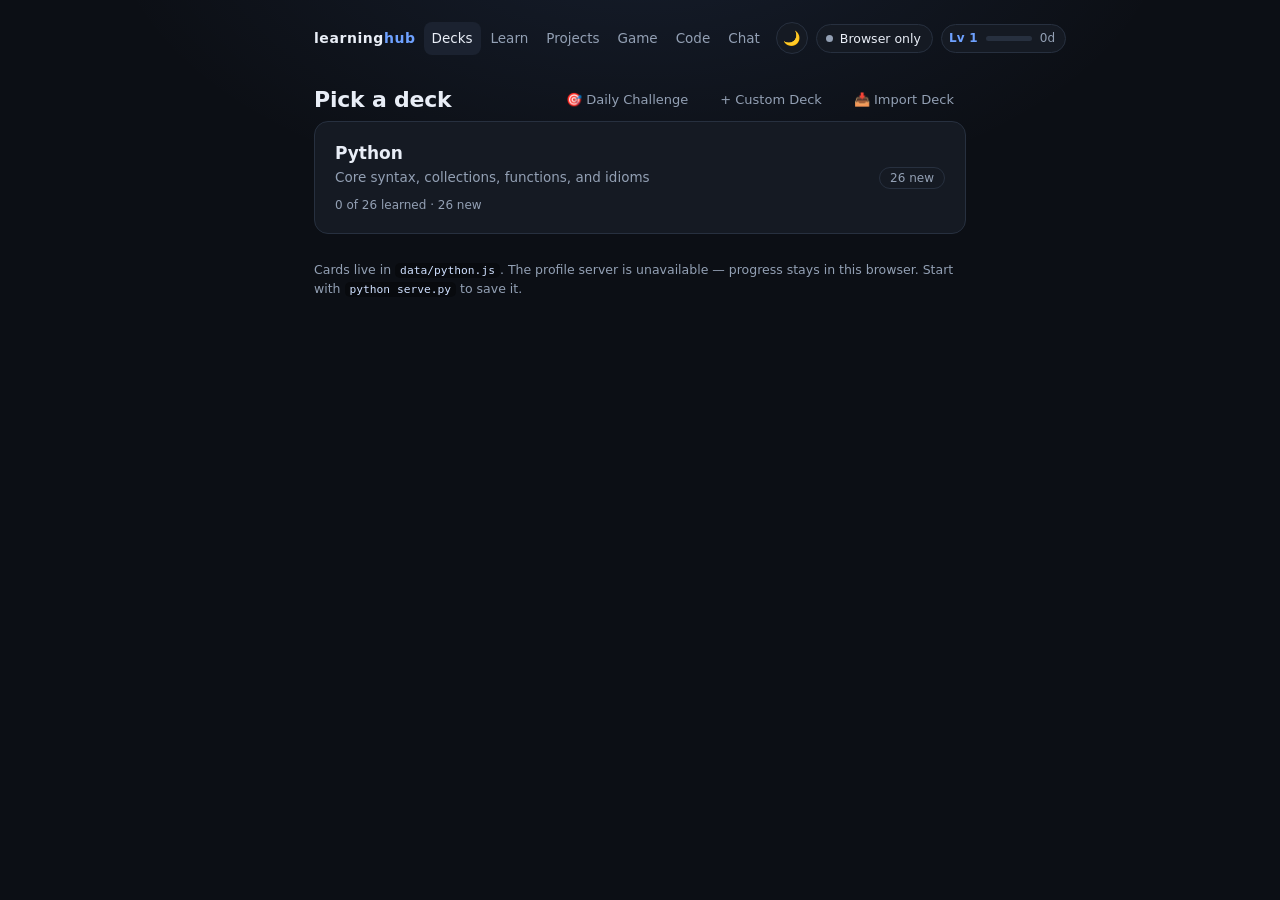
==== learning-hub/index.html @ cc699283 "Add Learning Hub: flashcards, lessons, playground, tutor, detective game, daily challenges" ====
<!DOCTYPE html>
<html lang="en">
<head>
<meta charset="UTF-8">
<meta name="viewport" content="width=device-width, initial-scale=1.0">
<meta name="color-scheme" content="dark">
<title>Learning Hub · study &amp; code</title>
<link rel="icon" href="data:,">
<link rel="stylesheet" href="styles.css">
</head>
<body>
<header class="topbar">
  <div class="brand">learning<span>hub</span></div>
  <nav class="topnav">
    <button class="navlink active" id="nav-decks" type="button">Decks</button>
    <button class="navlink" id="nav-learn" type="button">Learn</button>
    <button class="navlink" id="nav-projects" type="button">Projects</button>
    <button class="navlink" id="nav-game" type="button">Game</button>
    <button class="navlink" id="nav-code" type="button">Code</button>
    <button class="navlink" id="nav-chat" type="button">Chat</button>
  </nav>
  <button class="theme-toggle" id="theme-toggle" type="button" aria-label="Toggle theme (Dark / Light / Sepia)" title="Toggle theme">🌙</button>
  <div class="profile-wrap">
    <button class="profile-chip" id="profile-chip" type="button" aria-haspopup="true" aria-expanded="false" aria-controls="profile-panel">
      <span class="profile-emoji" id="profile-emoji" aria-hidden="true"></span>
      <span class="profile-dot" id="profile-dot"></span>
      <span class="profile-name" id="profile-name">Set name</span>
    </button>
    <div class="profile-panel hidden" id="profile-panel">
      <div class="profile-panel-head">
        <span class="profile-panel-title">Profiles</span>
        <span class="profile-status" id="profile-status">Loading…</span>
      </div>
      <div class="profile-card hidden" id="profile-card">
        <div class="profile-card-top">
          <button class="profile-avatar" id="profile-avatar" type="button" aria-label="Change avatar" title="Change avatar"></button>
          <div class="profile-card-id">
            <span class="profile-card-name" id="profile-card-name"></span>
            <span class="profile-card-level" id="profile-card-level"></span>
          </div>
          <button class="profile-edit" id="profile-edit" type="button" aria-expanded="false" aria-controls="profile-avatar-picker">Edit</button>
        </div>
        <div class="profile-avatar-picker hidden" id="profile-avatar-picker"></div>
        <div class="profile-card-stats">
          <div class="profile-stat">
            <span class="profile-stat-value" id="profile-stat-xp">0</span>
            <span class="profile-stat-label">Total XP</span>
          </div>
          <div class="profile-stat">
            <span class="profile-stat-value" id="profile-stat-rank">Bronze</span>
            <span class="profile-stat-label">Rank</span>
          </div>
          <div class="profile-stat">
            <span class="profile-stat-value" id="profile-stat-badges">0</span>
            <span class="profile-stat-label">Badges</span>
          </div>
          <div class="profile-stat">
            <span class="profile-stat-value" id="profile-stat-streak">0</span>
            <span class="profile-stat-label">Day streak</span>
          </div>
        </div>
        <button class="profile-view" id="profile-view" type="button">View profile</button>
      </div>
      <form class="profile-form" id="profile-form">
        <input id="profile-input" type="text" maxlength="40" placeholder="Your name" autocomplete="off" spellcheck="false">
        <button class="primary" type="submit" id="profile-save">Save</button>
      </form>
      <div class="profile-list" id="profile-list"></div>
      <div class="profile-backup">
        <span class="profile-backup-title">Backup &amp; Sync</span>
        <div class="profile-backup-btns">
          <button class="ghost sm" id="btn-export-backup" type="button" title="Download your progress as JSON">📥 Export Backup</button>
          <label class="btn ghost sm profile-import-label" for="import-backup-file" title="Restore progress from JSON file">📤 Import Backup</label>
          <input type="file" id="import-backup-file" accept=".json" class="hidden">
        </div>
        <span class="profile-backup-msg" id="profile-backup-msg"></span>
      </div>
      <p class="profile-hint">Study progress, notes, XP, and streaks save to this server. Chat and code stay in this browser.</p>
    </div>
  </div>
  <div class="level-wrap">
    <button class="level-chip" id="level-chip" type="button" aria-haspopup="true" aria-expanded="false" aria-controls="level-panel">
      <span class="level-tag" id="level-tag">Lv 1</span>
      <span class="level-xp-track"><span class="level-xp-fill" id="level-xp-fill"></span></span>
      <span class="level-streak" id="level-streak" title="Day streak">0d</span>
    </button>
    <div class="level-panel hidden" id="level-panel">
      <div class="level-panel-head">
        <span class="level-panel-title" id="level-panel-title">Level 1</span>
        <span class="level-panel-xp" id="level-panel-xp">0 / 100 XP</span>
      </div>
      <div class="level-xp-track big"><span class="level-xp-fill" id="level-panel-fill"></span></div>
      <div class="level-stats" id="level-stats"></div>
      
      <div class="heatmap-card">
        <div class="heatmap-head">
          <span class="heatmap-title">Study Activity</span>
          <span class="heatmap-meta" id="heatmap-meta">Past 12 weeks</span>
        </div>
        <div class="heatmap-grid" id="heatmap-grid" title="Review activity"></div>
        <div class="heatmap-legend">
          <span>Less</span>
          <span class="cell lvl-0"></span>
          <span class="cell lvl-1"></span>
          <span class="cell lvl-2"></span>
          <span class="cell lvl-3"></span>
          <span class="cell lvl-4"></span>
          <span>More</span>
        </div>
      </div>

      <div class="level-panel-actions">
        <button class="ghost sm" id="btn-share-milestone" type="button">🚀 Share Milestone Card</button>
      </div>

      <div class="badge-list" id="badge-list"></div>
    </div>
  </div>
</header>

<main>
  <section id="view-home" class="view">
    <div class="home-head">
      <h1>Pick a deck</h1>
      <div class="home-deck-btns">
        <button class="ghost sm" id="btn-daily-challenge" type="button">🎯 Daily Challenge</button>
        <button class="ghost sm" id="btn-create-deck" type="button">+ Custom Deck</button>
        <button class="ghost sm" id="btn-import-deck" type="button">📥 Import Deck</button>
      </div>
    </div>
    <div class="deck-list" id="deck-list"></div>
    <p class="hint" id="home-hint">Cards live in <code>data/python.js</code>. Progress saves to this server when you set a name.</p>
  </section>

  <section id="view-deck" class="view hidden">
    <div id="deck-detail"></div>
  </section>

  <section id="view-study" class="view hidden">
    <div class="study-bar">
      <button class="ghost" id="btn-back">&larr; Decks</button>
      <span id="study-progress"></span>
    </div>
    <div class="card" id="card">
      <div class="topic" id="card-topic"></div>
      <div class="question" id="card-q"></div>
      <div class="answer hidden" id="card-a"></div>
    </div>
    <div class="actions">
      <button class="primary" id="btn-reveal">Show answer <kbd>Space</kbd></button>
      <div class="grade hidden" id="grade-actions">
        <button id="btn-again">Again <kbd>1</kbd></button>
        <button id="btn-good">Got it <kbd>2</kbd></button>
      </div>
    </div>
  </section>

  <section id="view-done" class="view done-view hidden">
    <h2 id="done-title"></h2>
    <p id="done-text"></p>
    <div class="done-actions" id="done-actions"></div>
  </section>

  <section id="view-learn" class="view hidden">
    <div class="learn-head">
      <div>
        <h1>Learn</h1>
        <p class="hint">One topic, five ways: guided lessons, video courses, curated GitHub repos, a one-on-one Python tutor, or today's plan.</p>
      </div>
      <div class="learn-tabs" id="learn-tabs" role="tablist">
        <button class="learn-tab active" data-mode="lessons" type="button" role="tab">Lessons</button>
        <button class="learn-tab" data-mode="courses" type="button" role="tab">Courses</button>
        <button class="learn-tab" data-mode="github" type="button" role="tab">GitHub</button>
        <button class="learn-tab" data-mode="tracks" type="button" role="tab">Tracks</button>
        <button class="learn-tab" data-mode="labs" type="button" role="tab">Labs</button>
        <button class="learn-tab" data-mode="tutor" type="button" role="tab">Tutor</button>
        <button class="learn-tab" data-mode="plan" type="button" role="tab">Today's plan</button>
      </div>
    </div>
    <div id="learn-panel"></div>
  </section>

  <section id="view-projects" class="view hidden">
    <div class="learn-head">
      <div>
        <h1>Projects</h1>
        <p class="hint">Build one thing at a time. Each project opens in the playground with a starter and a checklist.</p>
      </div>
    </div>
    <div id="project-panel"></div>
  </section>

  <section id="view-game" class="view hidden">
    <div class="game-head">
      <div>
        <h1 id="case-title">Case File: The Missing Lark</h1>
        <p class="hint" id="case-desc">A 1723 violin vanished from the vault during the Ashgrove gala. Read the files, write Python, name the thief.</p>
      </div>
      <div class="case-head-right">
        <select id="case-select" class="case-select" aria-label="Select mystery case">
          <option value="lark">Case 1 · The Missing Lark</option>
          <option value="breach">Case 2 · Ashgrove Data Breach</option>
        </select>
        <span class="case-progress" id="case-progress">0 / 4 clues</span>
      </div>
    </div>
    <div class="case-file-card">
      <div class="case-files-head">
        <span class="case-files-title">Case files</span>
        <div class="case-tabs" id="case-tabs">
          <button class="case-tab active" data-file="guests" type="button">guests</button>
          <button class="case-tab" data-file="access_log" type="button">access_log</button>
          <button class="case-tab" data-file="payments" type="button">payments</button>
          <button class="case-tab" data-file="staff" type="button">staff</button>
        </div>
      </div>
      <div class="case-table-wrap" id="case-table"></div>
    </div>
    <div class="case-clue-tabs" id="case-clue-tabs" role="tablist"></div>
    <div class="case-clue" id="case-clue"></div>
    <div class="case-final hidden" id="case-final">
      <label class="case-final-label" for="case-suspect">Ready to close the case? Name the thief.</label>
      <div class="case-final-row">
        <input id="case-suspect" type="text" placeholder="Full name as it appears in guests" autocomplete="off" spellcheck="false">
        <button class="primary" id="case-accuse" type="button">Accuse</button>
      </div>
      <p class="case-final-msg" id="case-final-msg" aria-live="polite"></p>
    </div>
    <textarea id="case-editor" spellcheck="false" autocomplete="off" autocapitalize="off" aria-label="Case code editor"></textarea>
    <div class="case-actions">
      <button class="ghost" id="case-hint" type="button">Show hint</button>
      <button class="ghost hidden" id="case-share" type="button">🏆 Share Case Achievement</button>
      <button class="primary" id="case-run" type="button">Run &amp; check <kbd>Ctrl&#9166;</kbd></button>
    </div>
    <div class="case-output hidden" id="case-output" aria-live="polite"></div>
    <p class="hint">Your code runs in the browser via Pyodide with the case files already loaded as Python lists of dicts. Clues award XP; the closing accusation awards more.</p>
  </section>

  <section id="view-code" class="view hidden">
    <div class="code-head">
      <div class="lang-tabs" id="lang-tabs">
        <button class="lang-tab" data-lang="html" type="button">HTML</button>
        <button class="lang-tab" data-lang="js" type="button">JavaScript</button>
        <button class="lang-tab" data-lang="python" type="button">Python</button>
        <button class="lang-tab" data-lang="java" type="button">Java</button>
      </div>
      <div class="code-actions">
        <button class="ghost hidden" id="btn-check" type="button">Check</button>
        <button class="ghost" id="btn-reset-snippet" type="button">Reset</button>
        <button class="primary" id="btn-run" type="button">Run <kbd>Ctrl&#9166;</kbd></button>
      </div>
    </div>
    <textarea id="code-editor" spellcheck="false" autocomplete="off" autocapitalize="off" aria-label="Code editor"></textarea>
    <div class="output">
      <div class="output-head">
        <span>Output</span>
        <span class="run-status" id="run-status"></span>
      </div>
      <pre class="output-text" id="output-text">Run the code to see output here.</pre>
      <div class="test-results hidden" id="test-results" aria-live="polite"></div>
      <iframe class="html-preview hidden" id="html-preview" sandbox="allow-scripts allow-modals"></iframe>
    </div>
    <p class="hint">Python runs in your browser via Pyodide. Java runs on the public Judge0 service at ce.judge0.com. HTML and JavaScript run locally.</p>
  </section>

  <section id="view-chat" class="view hidden">
    <div class="chat-web-notice hidden" id="chat-web-notice"></div>
    <div class="memory-card hidden" id="memory-card">
      <div class="memory-head">
        <div>
          <div class="chat-title">Memory</div>
          <p class="memory-sub">Chat and the tutor both read this. Everything stays in this browser.</p>
        </div>
        <button class="ghost" id="btn-memory-close" type="button">Close</button>
      </div>
      <div class="memory-known" id="memory-known"></div>
      <form class="memory-add" id="memory-form">
        <input id="memory-input" type="text" maxlength="200" placeholder="Add something to remember — a goal, a weak spot, a preference…" autocomplete="off" aria-label="New memory note">
        <button class="primary" type="submit">Save</button>
      </form>
      <div class="memory-notes" id="memory-notes"></div>
    </div>
    <div class="chat-card">
      <div class="chat-head">
        <div class="chat-title">Python coach</div>
        <div class="chat-controls">
          <select id="chat-provider" aria-label="Chat provider">
            <option value="gemini">Google Gemini · direct</option>
            <option value="ollama">Ollama · local</option>
            <option value="openrouter">OpenRouter · online</option>
            <option value="nvidia">NVIDIA NIM · proxy</option>
          </select>
          <button class="ghost" id="btn-memory" type="button">Memory</button>
          <button class="ghost" id="btn-clear-chat" type="button">Clear</button>
        </div>
      </div>
      <div class="chat-config">
        <select id="chat-model" aria-label="Model"></select>
        <input id="chat-key" class="hidden" type="password" placeholder="API key" autocomplete="off" spellcheck="false" aria-label="API key">
      </div>
      <div class="chat-messages" id="chat-messages"></div>
      <div class="chat-composer">
        <textarea id="chat-input" rows="1" placeholder="Ask or paste code…"></textarea>
        <button class="primary" id="btn-send-chat" type="button">Send</button>
      </div>
    </div>
    <p class="hint" id="chat-hint"></p>
  </section>
</main>

<!-- Modals -->
<div class="modal-backdrop hidden" id="custom-deck-modal">
  <div class="modal-card">
    <div class="modal-head">
      <span class="modal-title">Create Custom Deck</span>
      <button class="modal-close" id="custom-deck-close" type="button">&times;</button>
    </div>
    <div class="modal-body">
      <label class="modal-label" for="deck-title-input">Deck Title</label>
      <input id="deck-title-input" class="modal-input" placeholder="e.g. JavaScript Essentials, SQL Queries" maxlength="60">
      <label class="modal-label" for="deck-desc-input">Description</label>
      <input id="deck-desc-input" class="modal-input" placeholder="Brief summary of topics covered" maxlength="120">
      
      <div class="deck-cards-builder">
        <div class="builder-head">
          <span class="builder-title">Cards in this deck</span>
          <button class="ghost sm" id="builder-add-card" type="button">+ Add Card</button>
        </div>
        <div class="builder-cards-list" id="builder-cards-list"></div>
      </div>
    </div>
    <div class="modal-actions">
      <button class="ghost" id="custom-deck-cancel" type="button">Cancel</button>
      <button class="primary" id="custom-deck-save" type="button">Save Deck</button>
    </div>
  </div>
</div>

<div class="modal-backdrop hidden" id="import-deck-modal">
  <div class="modal-card">
    <div class="modal-head">
      <span class="modal-title">Import Flashcard Deck</span>
      <button class="modal-close" id="import-deck-close" type="button">&times;</button>
    </div>
    <div class="modal-body">
      <p class="hint">Upload a <strong>JSON</strong>, <strong>CSV</strong>, or Anki export (<strong>.txt / tab-separated</strong>), or paste cards below.</p>
      <div class="file-upload-row">
        <input type="file" id="deck-file-input" accept=".json,.csv,.tsv,.txt" class="modal-file-input">
      </div>
      <label class="modal-label" for="import-deck-title">Deck Name</label>
      <input id="import-deck-title" class="modal-input" placeholder="Imported Deck Name">
      <label class="modal-label" for="import-paste-area">Or Paste Text (JSON or "Question &lt;Tab/Comma&gt; Answer")</label>
      <textarea id="import-paste-area" class="modal-textarea" rows="5" placeholder="What is a closure?	A function that remembers its outer variables.
What is a generator?	A function using yield to produce values on demand."></textarea>
    </div>
    <div class="modal-actions">
      <button class="ghost" id="import-deck-cancel" type="button">Cancel</button>
      <button class="primary" id="import-deck-submit" type="button">Import Deck</button>
    </div>
  </div>
</div>

<div class="modal-backdrop hidden" id="milestone-modal">
  <div class="modal-card milestone-card">
    <div class="modal-head">
      <span class="modal-title">Share Milestone</span>
      <button class="modal-close" id="milestone-close" type="button">&times;</button>
    </div>
    <div class="milestone-body">
      <div class="milestone-canvas-wrap">
        <canvas id="milestone-canvas" width="1200" height="630"></canvas>
      </div>
      <p class="milestone-text-preview" id="milestone-text-preview"></p>
    </div>
    <div class="modal-actions">
      <button class="ghost" id="milestone-copy" type="button">📋 Copy Text</button>
      <button class="primary" id="milestone-download" type="button">📥 Download Image</button>
    </div>
  </div>
</div>

<div class="xp-toast hidden" id="xp-toast" role="status" aria-live="polite"></div>

<script src="data/python.js"></script>
<script src="data/lessons.js"></script>
<script src="data/courses.js"></script>
<script src="data/github.js"></script>
<script src="data/tracks.js"></script>
<script src="data/roadmap.js"></script>
<script src="data/python-roadmap.js"></script>
<script src="data/python-labs.js"></script>
<script src="data/tips.js"></script>
<script src="data/labs.js"></script>
<script src="data/projects.js"></script>
<script src="data/challenges.js"></script>
<script src="app.js"></script>
</body>
</html>
---- learning-hub/styles.css ----
* { box-sizing: border-box; }

:root {
  --bg: #0c0f15;
  --surface: #151a23;
  --surface-2: #1b2230;
  --border: #27303f;
  --text: #e9eef7;
  --muted: #93a0b4;
  --accent: #6ea1ff;
  --accent-ink: #08111f;
  --good: #45d6a4;
  --radius: 14px;
  --code-bg: rgba(0, 0, 0, 0.35);
}

html[data-theme="light"] {
  --bg: #f8fafc;
  --surface: #ffffff;
  --surface-2: #f1f5f9;
  --border: #cbd5e1;
  --text: #0f172a;
  --muted: #64748b;
  --accent: #2563eb;
  --accent-ink: #ffffff;
  --good: #059669;
  --code-bg: rgba(15, 23, 42, 0.06);
}

html[data-theme="sepia"] {
  --bg: #fbf7ee;
  --surface: #f4ece1;
  --surface-2: #e9decb;
  --border: #d4c5ae;
  --text: #3c2f1f;
  --muted: #7e6b54;
  --accent: #b45309;
  --accent-ink: #ffffff;
  --good: #15803d;
  --code-bg: rgba(60, 47, 31, 0.08);
}

html, body { height: 100%; }

body {
  margin: 0;
  background:
    radial-gradient(900px 500px at 50% -10%, rgba(110, 161, 255, 0.10), transparent 60%),
    var(--bg);
  color: var(--text);
  font-family: "Segoe UI", system-ui, -apple-system, "Helvetica Neue", Arial, sans-serif;
  font-size: 16px;
  line-height: 1.55;
  -webkit-font-smoothing: antialiased;
}

button { font: inherit; color: inherit; cursor: pointer; }

.topbar {
  max-width: 700px;
  margin: 0 auto;
  padding: 22px 24px 0;
  display: flex;
  align-items: center;
  justify-content: space-between;
  gap: 8px;
}

.brand { font-weight: 700; font-size: 14px; letter-spacing: 0.04em; white-space: nowrap; }
.brand span { color: var(--accent); }

.profile-wrap { position: relative; }

.profile-chip {
  display: inline-flex;
  align-items: center;
  gap: 7px;
  max-width: 128px;
  padding: 4px 11px 4px 9px;
  background: var(--surface);
  border: 1px solid var(--border);
  border-radius: 999px;
  color: var(--text);
  font-size: 12.5px;
  transition: border-color 0.15s ease, background 0.15s ease;
}

.profile-chip:hover { border-color: rgba(110, 161, 255, 0.5); background: var(--surface-2); }

.profile-name {
  overflow: hidden;
  text-overflow: ellipsis;
  white-space: nowrap;
  max-width: 90px;
}

.profile-dot {
  flex: 0 0 auto;
  width: 7px;
  height: 7px;
  border-radius: 50%;
  background: var(--muted);
}

.profile-dot.saved { background: var(--good); }
.profile-dot.pending { background: #f2b84b; }
.profile-dot.error { background: #ff6b6b; }

.profile-emoji { font-size: 13px; line-height: 1; }
.profile-emoji:empty { display: none; }

.profile-panel {
  position: absolute;
  top: calc(100% + 8px);
  right: 0;
  z-index: 40;
  width: 292px;
  max-width: calc(100vw - 32px);
  max-height: min(70vh, 470px);
  overflow-y: auto;
  padding: 14px;
  background: var(--surface);
  border: 1px solid var(--border);
  border-radius: 12px;
  box-shadow: 0 18px 40px rgba(0, 0, 0, 0.45);
}

.profile-panel-head {
  display: flex;
  align-items: baseline;
  justify-content: space-between;
  gap: 8px;
}

.profile-panel-title { font-size: 14px; font-weight: 650; }

.profile-card {
  margin-top: 10px;
  padding: 12px;
  border: 1px solid var(--border);
  border-radius: 12px;
  background:
    radial-gradient(220px 120px at 12% 0%, rgba(110, 161, 255, 0.16), transparent 70%),
    rgba(0, 0, 0, 0.22);
}

.profile-card-top { display: flex; align-items: center; gap: 10px; }

.profile-avatar {
  flex: 0 0 auto;
  width: 42px;
  height: 42px;
  display: grid;
  place-items: center;
  padding: 0;
  border: 1px solid var(--border);
  border-radius: 10px;
  background: var(--code-bg);
  font-size: 21px;
  line-height: 1;
}

.profile-avatar:hover { border-color: var(--accent); }

.profile-card-id {
  flex: 1;
  min-width: 0;
  display: grid;
  gap: 1px;
}

.profile-card-name {
  font-size: 14px;
  font-weight: 650;
  overflow: hidden;
  text-overflow: ellipsis;
  white-space: nowrap;
}

.profile-card-level { font-size: 11.5px; color: var(--muted); }

.profile-edit {
  flex: 0 0 auto;
  padding: 4px 7px;
  border: 0;
  border-radius: 6px;
  background: none;
  color: var(--accent);
  font-size: 12px;
}

.profile-edit:hover { background: rgba(110, 161, 255, 0.12); }

.profile-avatar-picker {
  display: flex;
  flex-wrap: wrap;
  gap: 6px;
  margin-top: 10px;
}

.avatar-choice {
  width: 30px;
  height: 30px;
  display: grid;
  place-items: center;
  padding: 0;
  border: 1px solid var(--border);
  border-radius: 8px;
  background: var(--code-bg);
  font-size: 16px;
  line-height: 1;
}

.avatar-choice:hover { border-color: var(--accent); }
.avatar-choice.active {
  border-color: var(--accent);
  background: rgba(110, 161, 255, 0.16);
}

.profile-card-stats {
  display: grid;
  grid-template-columns: 1fr 1fr;
  gap: 8px;
  margin-top: 12px;
}

.profile-stat {
  display: grid;
  gap: 1px;
  padding: 7px 9px;
  border: 1px solid rgba(255, 255, 255, 0.045);
  border-radius: 8px;
  background: rgba(0, 0, 0, 0.22);
}

.profile-stat-value { font-size: 14px; font-weight: 650; line-height: 1.25; }
.profile-stat-label {
  font-size: 10px;
  letter-spacing: 0.05em;
  text-transform: uppercase;
  color: var(--muted);
}

.rank-bronze { color: #d59061; }
.rank-silver { color: #c9d4e3; }
.rank-gold { color: #e5c05a; }
.rank-platinum { color: #8fd8ff; }

.profile-view {
  width: 100%;
  margin-top: 10px;
  padding: 8px;
  border: 1px solid var(--border);
  border-radius: 8px;
  background: rgba(0, 0, 0, 0.22);
  color: var(--text);
  font-size: 12.5px;
}

.profile-view:hover {
  border-color: var(--accent);
  background: var(--surface-2);
}
.profile-status { color: var(--muted); font-size: 11.5px; text-align: right; }
.profile-status.bad { color: #ffb3b3; }

.profile-form { display: flex; gap: 8px; margin: 12px 0 10px; }

.profile-form input {
  flex: 1;
  min-width: 0;
  padding: 7px 10px;
  background: var(--code-bg);
  border: 1px solid var(--border);
  border-radius: 8px;
  color: var(--text);
  font: inherit;
  font-size: 13px;
}

.profile-form input:focus { outline: none; border-color: var(--accent); }
.profile-form .primary { padding: 7px 12px; font-size: 13px; }

.profile-list { display: grid; gap: 6px; max-height: 180px; overflow-y: auto; }

.profile-row { display: flex; align-items: stretch; gap: 4px; }
.profile-row .profile-item { flex: 1; min-width: 0; }

.profile-delete {
  flex: 0 0 auto;
  width: 34px;
  border: 1px solid transparent;
  border-radius: 8px;
  background: rgba(0, 0, 0, 0.18);
  color: var(--muted);
  font-size: 16px;
  line-height: 1;
  cursor: pointer;
}

.profile-delete:hover,
.profile-delete:focus-visible {
  color: #ff9c9c;
  background: rgba(255, 110, 110, 0.12);
  border-color: rgba(255, 110, 110, 0.30);
  outline: none;
}

.profile-item {
  display: flex;
  align-items: baseline;
  justify-content: space-between;
  gap: 10px;
  width: 100%;
  padding: 7px 9px;
  border: 1px solid transparent;
  border-radius: 8px;
  background: rgba(0, 0, 0, 0.18);
  color: var(--muted);
  font-size: 13px;
  text-align: left;
}

.profile-item:hover { background: var(--surface-2); color: var(--text); }

.profile-item.active {
  color: var(--text);
  background: rgba(110, 161, 255, 0.10);
  border-color: rgba(110, 161, 255, 0.28);
}

.profile-item-name { overflow: hidden; text-overflow: ellipsis; white-space: nowrap; }
.profile-item-meta { flex: 0 0 auto; font-size: 11px; color: var(--muted); }
.profile-empty { margin: 2px 0 0; color: var(--muted); font-size: 12px; }

.profile-hint {
  margin: 12px 0 0;
  padding-top: 10px;
  border-top: 1px solid var(--border);
  color: var(--muted);
  font-size: 11.5px;
  line-height: 1.45;
}

.level-wrap { position: relative; }

.level-chip {
  display: inline-flex;
  align-items: center;
  flex: 0 0 auto;
  white-space: nowrap;
  gap: 8px;
  padding: 4px 10px 4px 7px;
  background: var(--surface);
  border: 1px solid var(--border);
  border-radius: 999px;
  color: var(--muted);
  transition: border-color 0.15s ease, background 0.15s ease;
}

.level-chip:hover { border-color: rgba(110, 161, 255, 0.5); background: var(--surface-2); }

.level-tag {
  font-size: 12px;
  font-weight: 700;
  letter-spacing: 0.02em;
  color: var(--accent);
}

.level-xp-track {
  display: block;
  width: 46px;
  height: 5px;
  border-radius: 999px;
  background: var(--border);
  overflow: hidden;
}

.level-xp-track.big { width: 100%; height: 7px; margin: 8px 0 10px; }

.level-xp-fill {
  display: block;
  width: 0;
  height: 100%;
  border-radius: inherit;
  background: linear-gradient(90deg, var(--accent), #a8c7ff);
  transition: width 0.3s ease;
}

.level-streak {
  font-size: 12px;
  font-variant-numeric: tabular-nums;
}

.level-panel {
  position: absolute;
  top: calc(100% + 8px);
  right: 0;
  z-index: 40;
  width: 282px;
  max-width: calc(100vw - 32px);
  max-height: min(70vh, 430px);
  overflow-y: auto;
  padding: 14px;
  background: var(--surface);
  border: 1px solid var(--border);
  border-radius: 12px;
  box-shadow: 0 18px 40px rgba(0, 0, 0, 0.45);
}

.level-panel-head {
  display: flex;
  align-items: baseline;
  justify-content: space-between;
  gap: 8px;
}

.level-panel-title { font-size: 14px; font-weight: 650; }
.level-panel-xp { color: var(--muted); font-size: 12px; font-variant-numeric: tabular-nums; }

.level-stats {
  display: grid;
  gap: 3px;
  color: var(--muted);
  font-size: 12.5px;
}

.badge-list {
  display: grid;
  gap: 6px;
  margin-top: 12px;
  padding-top: 10px;
  border-top: 1px solid var(--border);
}

.badge {
  display: flex;
  align-items: baseline;
  justify-content: space-between;
  gap: 10px;
  padding: 6px 8px;
  border-radius: 8px;
  background: rgba(0, 0, 0, 0.18);
  color: var(--muted);
  font-size: 12px;
}

.badge.on {
  color: var(--text);
  background: rgba(110, 161, 255, 0.10);
  box-shadow: inset 0 0 0 1px rgba(110, 161, 255, 0.28);
}

.badge-name { font-weight: 600; }
.badge-hint { font-size: 11px; color: var(--muted); text-align: right; }

.xp-toast {
  position: fixed;
  left: 50%;
  bottom: 26px;
  z-index: 60;
  display: flex;
  align-items: center;
  gap: 8px;
  width: max-content;
  max-width: calc(100vw - 32px);
  padding: 9px 14px;
  border-radius: 999px;
  background: var(--surface-2);
  border: 1px solid rgba(110, 161, 255, 0.35);
  box-shadow: 0 14px 32px rgba(0, 0, 0, 0.45);
  color: var(--text);
  font-size: 13px;
  font-weight: 600;
  opacity: 0;
  pointer-events: none;
  transform: translate(-50%, 10px);
  transition: opacity 0.18s ease, transform 0.18s ease;
}

.xp-toast.show { opacity: 1; transform: translate(-50%, 0); }
.xp-toast i { color: var(--muted); font-style: normal; }

.topnav { display: flex; gap: 2px; }

.navlink {
  background: none;
  border: none;
  color: var(--muted);
  padding: 6px 8px;
  border-radius: 8px;
  font-size: 13.5px;
  transition: color 0.15s ease, background 0.15s ease;
}

.navlink:hover { color: var(--text); background: var(--surface); }
.navlink.active { color: var(--text); background: var(--surface-2); }

main { max-width: 700px; margin: 0 auto; padding: 28px 24px 64px; }

h1 { font-size: 22px; font-weight: 650; margin: 6px 0 18px; letter-spacing: -0.01em; }

.deck-list { display: grid; gap: 12px; }

.deck {
  display: flex;
  align-items: center;
  justify-content: space-between;
  gap: 16px;
  width: 100%;
  text-align: left;
  padding: 18px 20px;
  background: var(--surface);
  border: 1px solid var(--border);
  border-radius: var(--radius);
  transition: border-color 0.15s ease, transform 0.15s ease, background 0.15s ease;
}

.deck:hover {
  border-color: rgba(110, 161, 255, 0.5);
  background: var(--surface-2);
  transform: translateY(-1px);
}

.deck:focus-visible, button:focus-visible {
  outline: 2px solid var(--accent);
  outline-offset: 2px;
}

.deck-name { font-weight: 600; font-size: 17px; }
.deck-desc { color: var(--muted); font-size: 13.5px; margin-top: 1px; }
.deck-meta { color: var(--muted); font-size: 12px; margin-top: 8px; }

/* ---------- Deck detail ---------- */

.deck-title { margin: 4px 0; font-size: 26px; letter-spacing: -0.02em; }
.deck-lede { margin: 0 0 20px; color: var(--muted); font-size: 14px; }
.deck-today { color: var(--muted); font-size: 12.5px; font-variant-numeric: tabular-nums; }

.deck-stats { display: grid; grid-template-columns: repeat(4, 1fr); gap: 8px; }

.deck-stat {
  display: flex;
  flex-direction: column;
  gap: 2px;
  padding: 12px 14px;
  background: var(--surface);
  border: 1px solid var(--border);
  border-radius: 12px;
}

.deck-stat-value { font-size: 18px; font-weight: 650; font-variant-numeric: tabular-nums; }
.deck-stat-label {
  font-size: 10.5px;
  color: var(--muted);
  text-transform: uppercase;
  letter-spacing: 0.07em;
}

.deck-progress {
  height: 6px;
  margin: 12px 0 22px;
  border: 1px solid var(--border);
  border-radius: 999px;
  background: var(--surface-2);
  overflow: hidden;
}

.deck-progress i {
  display: block;
  height: 100%;
  border-radius: inherit;
  background: linear-gradient(90deg, rgba(110, 161, 255, 0.75), var(--good));
  transition: width 0.3s ease;
}

.deck-actions { display: flex; flex-wrap: wrap; gap: 10px; }

.deck-actions .primary,
.deck-actions .secondary {
  flex: 1 1 200px;
  padding: 12px 16px;
  border-radius: 11px;
  font-size: 14px;
}

.deck-actions .primary:disabled { opacity: 0.55; cursor: default; }

.deck-cap { margin: 10px 0 0; color: var(--muted); font-size: 12.5px; line-height: 1.5; }

.deck-more {
  background: none;
  border: 0;
  padding: 0;
  color: var(--accent);
  font-size: 12.5px;
  text-decoration: underline;
  text-underline-offset: 2px;
}

.deck-section { font-size: 15px; margin: 26px 0 10px; }
.deck-topics { display: grid; gap: 7px; }

.topic-row {
  display: grid;
  grid-template-columns: minmax(90px, 1fr) 1.4fr auto auto;
  grid-template-areas: "name track count due";
  align-items: center;
  gap: 10px;
  padding: 10px 12px;
  background: var(--surface);
  border: 1px solid var(--border);
  border-radius: 10px;
  font-size: 13px;
  text-align: left;
  transition: border-color 0.15s ease;
}

.topic-row:hover { border-color: rgba(110, 161, 255, 0.4); }
.topic-name { grid-area: name; font-weight: 600; }

.topic-track {
  grid-area: track;
  height: 5px;
  border-radius: 999px;
  background: var(--surface-2);
  overflow: hidden;
}

.topic-track i { display: block; height: 100%; background: rgba(69, 214, 164, 0.7); }
.topic-count { grid-area: count; color: var(--muted); font-size: 12px; font-variant-numeric: tabular-nums; }

.topic-due {
  grid-area: due;
  min-width: 44px;
  color: var(--accent);
  font-size: 12px;
  text-align: right;
}

.topic-due:empty { display: none; }

.deck-footer-actions {
  display: flex;
  justify-content: space-between;
  gap: 10px;
  margin-top: 22px;
  padding-top: 12px;
  border-top: 1px solid var(--border);
}

.ghost.deck-reset:hover { color: #ffb3b3; }

.card-browser { display: grid; gap: 7px; }

.browse-item {
  background: var(--surface);
  border: 1px solid var(--border);
  border-radius: 10px;
  overflow: hidden;
}

.browse-item summary {
  display: grid;
  grid-template-columns: auto 1fr auto;
  grid-template-areas: "topic q chip";
  align-items: center;
  gap: 10px;
  padding: 10px 12px;
  font-size: 13.5px;
  list-style: none;
  cursor: pointer;
}

.browse-item summary::-webkit-details-marker { display: none; }
.browse-item[open] { border-color: rgba(110, 161, 255, 0.35); }

.browse-topic {
  grid-area: topic;
  color: var(--accent);
  font-size: 10.5px;
  font-weight: 600;
  letter-spacing: 0.07em;
  text-transform: uppercase;
  white-space: nowrap;
}

.browse-q { grid-area: q; min-width: 0; }
.browse-item summary .chip { grid-area: chip; justify-self: end; }

.browse-a {
  margin: 0 12px 12px;
  padding-top: 10px;
  border-top: 1px solid rgba(39, 48, 63, 0.6);
  color: #cbd6e6;
  font-size: 13px;
  line-height: 1.55;
}

.chip {
  font-size: 12px;
  padding: 3px 10px;
  border-radius: 999px;
  white-space: nowrap;
  border: 1px solid var(--border);
  color: var(--muted);
}

.chip.due {
  color: var(--accent);
  border-color: rgba(110, 161, 255, 0.35);
  background: rgba(110, 161, 255, 0.08);
}

.chip.ok {
  color: var(--good);
  border-color: rgba(69, 214, 164, 0.3);
  background: rgba(69, 214, 164, 0.07);
}

.hint { margin-top: 26px; color: var(--muted); font-size: 12.5px; }

code {
  font-family: "Cascadia Code", Consolas, ui-monospace, monospace;
  font-size: 0.9em;
  background: var(--code-bg);
  padding: 1px 5px;
  border-radius: 5px;
  color: #cfe0ff;
}

.study-bar {
  display: flex;
  align-items: center;
  justify-content: space-between;
  margin-bottom: 14px;
}

.ghost {
  background: none;
  border: none;
  color: var(--muted);
  padding: 6px 0;
  font-size: 13.5px;
  transition: color 0.15s ease;
}

.ghost:hover { color: var(--text); }
#study-progress { color: var(--muted); font-size: 13px; font-variant-numeric: tabular-nums; }

.card {
  background: var(--surface);
  border: 1px solid var(--border);
  border-radius: 18px;
  padding: 30px;
  min-height: 270px;
  display: flex;
  flex-direction: column;
}

.card.pop { animation: pop 0.18s ease; }

@keyframes pop {
  from { opacity: 0; transform: translateY(4px); }
  to { opacity: 1; transform: none; }
}

.topic {
  color: var(--accent);
  font-size: 11.5px;
  text-transform: uppercase;
  letter-spacing: 0.12em;
  margin-bottom: 16px;
  font-weight: 600;
}

.question { font-size: 22px; font-weight: 600; letter-spacing: -0.01em; line-height: 1.45; }
.question code { font-size: 0.82em; }

.answer {
  margin-top: 22px;
  padding-top: 20px;
  border-top: 1px solid var(--border);
  font-size: 16.5px;
  color: #cbd6e6;
  animation: pop 0.16s ease;
}

.answer code { font-size: 0.9em; }

.actions { margin-top: 18px; display: flex; gap: 10px; }
.actions > * { flex: 1; }

button.primary,
.grade button {
  padding: 13px 18px;
  border-radius: 11px;
  font-size: 15px;
  font-weight: 600;
  border: 1px solid transparent;
  transition: filter 0.15s ease, border-color 0.15s ease, background 0.15s ease;
}

.primary { background: var(--accent); color: var(--accent-ink); }
.primary:hover { filter: brightness(1.08); }

.grade { display: flex; gap: 10px; }
.grade button { flex: 1; }
#btn-again { background: var(--surface-2); border-color: var(--border); color: var(--text); }
#btn-again:hover { border-color: rgba(255, 132, 132, 0.5); color: #ffb3b3; }
#btn-good { background: rgba(69, 214, 164, 0.14); border-color: rgba(69, 214, 164, 0.35); color: var(--good); }
#btn-good:hover { background: rgba(69, 214, 164, 0.22); }

kbd {
  font-family: inherit;
  font-size: 10.5px;
  font-weight: 500;
  color: var(--muted);
  border: 1px solid var(--border);
  background: rgba(0, 0, 0, 0.25);
  padding: 1px 6px;
  border-radius: 5px;
  margin-left: 6px;
  vertical-align: 1px;
}

button.primary kbd {
  color: rgba(8, 17, 31, 0.55);
  border-color: rgba(8, 17, 31, 0.25);
  background: rgba(255, 255, 255, 0.25);
}

#btn-good kbd {
  color: inherit;
  border-color: rgba(69, 214, 164, 0.35);
  background: transparent;
}

.done-view { text-align: center; padding-top: 56px; }
.done-view h2 { font-size: 24px; margin: 0 0 8px; letter-spacing: -0.02em; }
.done-view p { color: var(--muted); margin: 0 0 26px; }
.done-actions { display: flex; gap: 10px; justify-content: center; flex-wrap: wrap; }
.done-actions button { flex: 0 0 auto; padding: 12px 20px; }

button.secondary {
  background: var(--surface-2);
  border: 1px solid var(--border);
  border-radius: 11px;
  font-size: 15px;
  font-weight: 600;
}

button.secondary:hover { border-color: rgba(110, 161, 255, 0.5); }

.hidden { display: none !important; }

.code-head {
  display: flex;
  align-items: center;
  justify-content: space-between;
  gap: 12px;
  flex-wrap: wrap;
  margin-bottom: 12px;
}

.lang-tabs {
  display: flex;
  gap: 4px;
  background: var(--surface);
  border: 1px solid var(--border);
  padding: 4px;
  border-radius: 10px;
}

.lang-tab {
  background: none;
  border: none;
  color: var(--muted);
  font-size: 13px;
  font-weight: 600;
  padding: 6px 12px;
  border-radius: 7px;
  transition: color 0.15s ease, background 0.15s ease;
}

.lang-tab:hover { color: var(--text); }
.lang-tab.active { background: var(--surface-2); color: var(--text); box-shadow: inset 0 0 0 1px var(--border); }

.code-actions { display: flex; align-items: center; gap: 10px; margin-left: auto; }
#btn-run { padding: 9px 16px; border-radius: 10px; font-size: 14px; flex: 0 0 auto; }
#btn-reset-snippet { font-size: 13px; }
#btn-run:disabled { opacity: 0.6; cursor: default; }

#btn-check {
  font-size: 13px;
  color: var(--good);
  border-color: rgba(69, 214, 164, 0.4);
}

#btn-check:hover { background: rgba(69, 214, 164, 0.1); }
#btn-check:disabled { opacity: 0.6; cursor: default; }

#code-editor {
  width: 100%;
  min-height: 320px;
  resize: vertical;
  background: #0a0e15;
  color: #dbe6f7;
  border: 1px solid var(--border);
  border-radius: 14px;
  padding: 16px;
  font-family: "Cascadia Code", Consolas, ui-monospace, monospace;
  font-size: 13.5px;
  line-height: 1.6;
  tab-size: 2;
}

#code-editor:focus { outline: none; border-color: rgba(110, 161, 255, 0.55); }

.output {
  margin-top: 14px;
  background: var(--surface);
  border: 1px solid var(--border);
  border-radius: 14px;
  overflow: hidden;
}

.output-head {
  display: flex;
  justify-content: space-between;
  align-items: center;
  gap: 12px;
  padding: 10px 16px;
  border-bottom: 1px solid var(--border);
  font-size: 12px;
  color: var(--muted);
  text-transform: uppercase;
  letter-spacing: 0.1em;
  font-weight: 600;
}

.run-status {
  text-transform: none;
  letter-spacing: 0;
  font-weight: 500;
  white-space: nowrap;
  overflow: hidden;
  text-overflow: ellipsis;
}

.output-text {
  margin: 0;
  padding: 16px;
  min-height: 80px;
  max-height: 300px;
  overflow: auto;
  font-family: "Cascadia Code", Consolas, ui-monospace, monospace;
  font-size: 13px;
  line-height: 1.6;
  white-space: pre-wrap;
  word-break: break-word;
  color: #cbd6e6;
}

.output-text .out-err { color: #ff9b9b; }
.output-text .out-warn { color: #ffd479; }
.output-text .out-muted { color: var(--muted); }

.test-results {
  padding: 12px 16px 16px;
  border-top: 1px solid var(--border);
  max-height: 340px;
  overflow: auto;
}

.test-summary {
  margin: 0 0 8px;
  padding: 9px 12px;
  border-radius: 9px;
  font-size: 13px;
  font-weight: 600;
}

.test-summary.ok {
  background: rgba(69, 214, 164, 0.12);
  border: 1px solid rgba(69, 214, 164, 0.3);
  color: var(--good);
}

.test-summary.bad {
  background: rgba(255, 132, 132, 0.1);
  border: 1px solid rgba(255, 132, 132, 0.28);
  color: #ffb3b3;
}

.test-error {
  padding: 10px 12px;
  border-radius: 9px;
  background: rgba(255, 255, 255, 0.03);
  border: 1px solid var(--border);
  color: #ff9b9b;
  font-family: "Cascadia Code", Consolas, ui-monospace, monospace;
  font-size: 12.5px;
  white-space: pre-wrap;
  word-break: break-word;
}

.test-row {
  display: flex;
  gap: 9px;
  padding: 7px 0;
  border-top: 1px solid rgba(147, 160, 180, 0.1);
  font-size: 13px;
}

.test-row:first-of-type { border-top: 0; padding-top: 2px; }

.test-mark {
  flex: 0 0 auto;
  width: 15px;
  text-align: center;
  font-weight: 700;
}

.test-row.ok .test-mark { color: var(--good); }
.test-row.bad .test-mark { color: #ff9b9b; }

.test-body { min-width: 0; }

.test-name { color: #cbd6e6; line-height: 1.4; }
.test-row.ok .test-name { color: var(--muted); }

.test-err {
  margin-top: 3px;
  color: #ff9b9b;
  font-family: "Cascadia Code", Consolas, ui-monospace, monospace;
  font-size: 12px;
  white-space: pre-wrap;
  word-break: break-word;
}

.html-preview {
  width: 100%;
  height: 320px;
  border: 0;
  display: block;
  background: #fff;
}

.chat-card {
  display: flex;
  flex-direction: column;
  height: min(640px, calc(100dvh - 210px));
  min-height: 400px;
  background: var(--surface);
  border: 1px solid var(--border);
  border-radius: 18px;
  overflow: hidden;
}

.chat-head {
  display: flex;
  align-items: center;
  justify-content: space-between;
  gap: 12px;
  padding: 12px 16px;
  border-bottom: 1px solid var(--border);
}

.chat-title { font-weight: 600; font-size: 14.5px; }
.chat-controls { display: flex; align-items: center; gap: 6px; }

#chat-provider,
#chat-model,
#tutor-topic {
  background: var(--surface-2);
  color: var(--text);
  border: 1px solid var(--border);
  border-radius: 8px;
  padding: 6px 8px;
  font: inherit;
  font-size: 12.5px;
}

#chat-provider { max-width: 185px; }
#chat-model { flex: 1 1 160px; min-width: 0; }
#tutor-topic { max-width: 210px; }

#chat-provider:focus,
#chat-model:focus,
#tutor-topic:focus { outline: none; border-color: rgba(110, 161, 255, 0.55); }

.chat-config {
  display: flex;
  flex-wrap: wrap;
  gap: 8px;
  align-items: center;
  padding: 10px 16px;
  border-bottom: 1px solid var(--border);
}

#chat-key {
  flex: 1 1 180px;
  min-width: 0;
  background: #0a0e15;
  border: 1px solid var(--border);
  border-radius: 8px;
  color: var(--text);
  padding: 7px 10px;
  font: inherit;
  font-size: 12.5px;
}

#chat-key:focus { outline: none; border-color: rgba(110, 161, 255, 0.55); }

.chat-messages {
  flex: 1;
  overflow-y: auto;
  padding: 18px 16px;
  display: flex;
  flex-direction: column;
  gap: 12px;
}

.chat-empty {
  margin: auto;
  text-align: center;
  color: var(--muted);
  font-size: 14px;
  line-height: 1.7;
  max-width: 360px;
}

.chat-empty span { font-size: 12.5px; }

.chat-empty-title {
  font-size: 20px;
  font-weight: 650;
  color: var(--text);
  margin-bottom: 6px;
}

.chat-empty p { margin: 0 0 14px; }

.chat-starters {
  display: grid;
  grid-template-columns: 1fr 1fr;
  gap: 8px;
  margin-bottom: 14px;
}

.chat-starter {
  font: inherit;
  font-size: 12.5px;
  color: var(--text);
  background: var(--surface-2);
  border: 1px solid var(--border);
  border-radius: 9px;
  padding: 9px 10px;
  cursor: pointer;
  text-align: left;
  line-height: 1.35;
}

.chat-starter:hover { border-color: rgba(110, 161, 255, 0.5); }
.chat-starter:focus-visible { outline: 2px solid rgba(110, 161, 255, 0.6); outline-offset: 2px; }

.tutor-quick {
  display: flex;
  flex-wrap: wrap;
  gap: 6px;
  align-self: flex-start;
  max-width: 86%;
  margin-top: -4px;
}

.tutor-quick-btn {
  font: inherit;
  font-size: 12px;
  color: var(--muted);
  background: transparent;
  border: 1px solid var(--border);
  border-radius: 999px;
  padding: 5px 11px;
  cursor: pointer;
}

.tutor-quick-btn:hover { color: var(--text); border-color: rgba(110, 161, 255, 0.55); }
.tutor-quick-btn:focus-visible { outline: 2px solid rgba(110, 161, 255, 0.6); outline-offset: 2px; }

.msg .chat-h {
  font-weight: 650;
  font-size: 14.5px;
  margin: 10px 0 2px;
}

.msg {
  max-width: 86%;
  padding: 10px 14px;
  border-radius: 14px;
  font-size: 14.5px;
  line-height: 1.55;
  overflow-wrap: anywhere;
}

.msg.user {
  align-self: flex-end;
  background: rgba(110, 161, 255, 0.16);
  border: 1px solid rgba(110, 161, 255, 0.28);
  border-bottom-right-radius: 5px;
  white-space: pre-wrap;
}

.msg.bot {
  align-self: flex-start;
  background: var(--surface-2);
  border: 1px solid var(--border);
  border-bottom-left-radius: 5px;
}

.msg.error {
  align-self: flex-start;
  background: rgba(255, 132, 132, 0.08);
  border: 1px solid rgba(255, 132, 132, 0.3);
  color: #ffb3b3;
}

.msg-body { white-space: pre-wrap; }
.msg-body.formatted { white-space: normal; }

.msg code {
  font-family: "Cascadia Code", Consolas, ui-monospace, monospace;
  font-size: 0.9em;
  background: var(--code-bg);
  padding: 1px 5px;
  border-radius: 4px;
}

.msg pre.chat-code {
  margin: 8px 0 4px;
  padding: 10px 12px;
  background: #0a0e15;
  border: 1px solid var(--border);
  border-radius: 8px;
  overflow-x: auto;
  white-space: pre;
}

.msg pre.chat-code code {
  background: none;
  padding: 0;
  font-size: 12.5px;
  line-height: 1.55;
}

.msg ul, .msg ol { margin: 6px 0; padding-left: 20px; }
.msg li { margin: 2px 0; }

.chat-meta { font-size: 11px; color: var(--muted); margin-top: 6px; }

.chat-typing { color: var(--muted); font-size: 13px; }
.chat-typing::after { content: "…"; animation: chatBlink 1.2s ease-in-out infinite; }

@keyframes chatBlink {
  0%, 100% { opacity: 0.25; }
  50% { opacity: 1; }
}

.chat-composer {
  display: flex;
  gap: 10px;
  align-items: flex-end;
  padding: 12px 16px;
  border-top: 1px solid var(--border);
}

#chat-input,
#tutor-input {
  flex: 1;
  resize: none;
  min-height: 44px;
  max-height: 140px;
  background: #0a0e15;
  border: 1px solid var(--border);
  border-radius: 11px;
  color: var(--text);
  padding: 11px 13px;
  font: inherit;
  font-size: 14px;
  line-height: 1.5;
}

#chat-input:focus,
#tutor-input:focus { outline: none; border-color: rgba(110, 161, 255, 0.55); }

#btn-send-chat,
#tutor-send {
  flex: 0 0 auto;
  padding: 11px 18px;
  border-radius: 11px;
  font-size: 14px;
}

#btn-send-chat.stopping,
#tutor-send.stopping {
  background: rgba(255, 132, 132, 0.14);
  border: 1px solid rgba(255, 132, 132, 0.35);
  color: #ffb3b3;
}

/* ---------- Learn ---------- */

.learn-head {
  display: flex;
  align-items: flex-start;
  justify-content: space-between;
  gap: 14px;
  flex-wrap: wrap;
  margin-bottom: 18px;
}

.learn-head h1 { margin: 2px 0 6px; }
.learn-head .hint { margin-top: 0; }

.learn-tabs {
  display: flex;
  gap: 4px;
  padding: 4px;
  background: var(--surface);
  border: 1px solid var(--border);
  border-radius: 11px;
}

.learn-tab {
  background: none;
  border: none;
  color: var(--muted);
  padding: 6px 11px;
  border-radius: 8px;
  font-size: 13px;
  white-space: nowrap;
  transition: color 0.15s ease, background 0.15s ease;
}

.learn-tab:hover { color: var(--text); }
.learn-tab.active { color: var(--text); background: var(--surface-2); }

.lesson-list { display: grid; gap: 10px; }

.calm-grid {
  display: grid;
  grid-template-columns: repeat(auto-fill, minmax(210px, 1fr));
  gap: 14px;
}

.calm-card {
  position: relative;
  display: flex;
  flex-direction: column;
  align-items: center;
  text-align: center;
  gap: 8px;
  width: 100%;
  padding: 26px 16px 18px;
  font: inherit;
  background: var(--surface);
  border: 1px solid var(--border);
  border-top: 3px solid var(--text);
  border-radius: var(--radius);
  cursor: pointer;
  transition: border-color 0.15s ease, transform 0.15s ease, box-shadow 0.15s ease;
}

.calm-card:hover {
  transform: translateY(-2px);
  box-shadow: 0 6px 18px rgba(0, 0, 0, 0.08);
  border-color: rgba(110, 161, 255, 0.5);
}

.calm-card:focus-visible {
  outline: 2px solid rgba(110, 161, 255, 0.6);
  outline-offset: 2px;
}

.calm-card-icon { font-size: 30px; line-height: 1; }

.calm-card-name {
  font-size: 15px;
  font-weight: 650;
  letter-spacing: 0.2px;
}

.calm-card-tag {
  font-size: 12px;
  color: var(--muted);
  line-height: 1.45;
  min-height: 2.6em;
}

.calm-card-meta {
  font-size: 11px;
  color: var(--muted);
  border: 1px solid var(--border);
  border-radius: 999px;
  padding: 3px 10px;
}

.calm-card.is-done .calm-card-meta {
  color: var(--ok, #3fb27f);
  border-color: rgba(63, 178, 127, 0.4);
}

.calm-card-check {
  position: absolute;
  top: 8px;
  right: 10px;
  width: 20px;
  height: 20px;
  display: grid;
  place-items: center;
  font-size: 12px;
  color: #fff;
  background: var(--ok, #3fb27f);
  border-radius: 50%;
}

.calm-card-thumb {
  width: 100%;
  aspect-ratio: 16 / 9;
  border-radius: 8px;
  overflow: hidden;
  background: var(--surface-2);
}

.calm-card-thumb img {
  width: 100%;
  height: 100%;
  object-fit: cover;
  display: block;
}

.calm-card-gh .gh-mark svg {
  width: 30px;
  height: 30px;
  display: block;
}

/* ---------- Learn: tracks ---------- */

.track-detail h2 { margin-bottom: 4px; }

.track-steps {
  display: grid;
  gap: 8px;
  margin-top: 14px;
}

.track-step {
  display: flex;
  align-items: center;
  gap: 12px;
  padding: 12px 14px;
  background: var(--surface);
  border: 1px solid var(--border);
  border-radius: var(--radius);
}

.track-check {
  flex: 0 0 auto;
  width: 26px;
  height: 26px;
  display: grid;
  place-items: center;
  font-size: 12px;
  color: var(--muted);
  border: 1px solid var(--border);
  border-radius: 50%;
}

.track-step.done .track-check {
  color: #fff;
  background: var(--ok, #3fb27f);
  border-color: transparent;
}

.track-body { flex: 1 1 auto; min-width: 0; }

.track-name { font-weight: 600; font-size: 14px; }

.track-note { color: var(--muted); font-size: 12px; margin-top: 2px; }

.track-complete {
  margin-top: 14px;
  padding: 12px 14px;
  border: 1px solid rgba(63, 178, 127, 0.4);
  border-radius: var(--radius);
  background: rgba(63, 178, 127, 0.08);
}

/* ---------- Learn: AI/ML roadmap ---------- */

.road-step.locked {
  opacity: 0.55;
}

.road-step.locked .track-check {
  font-size: 11px;
}

.road-step.locked .plan-go {
  cursor: not-allowed;
}

.road-step .plan-go:disabled {
  opacity: 0.7;
}

.road-final {
  border-color: rgba(229, 165, 61, 0.45);
}

.road-resources {
  margin-top: 18px;
  display: flex;
  flex-wrap: wrap;
  gap: 8px 16px;
  align-items: baseline;
}

.road-resources-head {
  color: var(--muted);
  font-size: 12px;
  text-transform: uppercase;
  letter-spacing: 0.06em;
  width: 100%;
}

.road-resource {
  font-size: 13px;
}

.road-checks {
  display: grid;
  gap: 8px;
}

.road-check-item {
  display: flex;
  align-items: flex-start;
  gap: 10px;
  text-align: left;
  padding: 12px 14px;
  background: var(--surface);
  border: 1px solid var(--border);
  border-radius: var(--radius);
  color: var(--text);
  font-size: 14px;
  line-height: 1.45;
  cursor: pointer;
}

.road-check-item:hover {
  border-color: var(--muted);
}

.road-check-item.checked {
  border-color: rgba(63, 178, 127, 0.45);
  background: rgba(63, 178, 127, 0.07);
}

.road-box {
  flex: 0 0 auto;
  width: 20px;
  height: 20px;
  display: grid;
  place-items: center;
  font-size: 12px;
  border: 1px solid var(--border);
  border-radius: 6px;
}

.road-check-item.checked .road-box {
  color: #fff;
  background: var(--ok, #3fb27f);
  border-color: transparent;
}

/* ---------- Learn: roadmap practice exercises ---------- */

.road-exercises {
  margin-top: 14px;
  padding: 12px 14px;
  display: grid;
  gap: 10px;
  background: rgba(110, 161, 255, 0.05);
  border: 1px solid rgba(110, 161, 255, 0.22);
  border-radius: 12px;
}

.road-ex-head {
  font-size: 11.5px;
  text-transform: uppercase;
  letter-spacing: 0.07em;
  color: var(--accent);
}

.road-ex {
  display: grid;
  gap: 6px;
  padding: 10px 12px;
  background: var(--surface);
  border: 1px solid var(--border);
  border-radius: 10px;
}

.road-ex.solved {
  border-color: rgba(69, 214, 164, 0.4);
}

.road-ex-q { font-size: 13.5px; line-height: 1.5; }

.road-ex-row {
  display: flex;
  flex-wrap: wrap;
  align-items: center;
  gap: 8px;
}

.road-ex-input {
  flex: 1 1 140px;
  min-width: 0;
  padding: 7px 10px;
  background: var(--surface-2);
  border: 1px solid var(--border);
  border-radius: 8px;
  color: var(--text);
  font: inherit;
  font-size: 13.5px;
}

.road-ex-input:focus {
  outline: none;
  border-color: rgba(110, 161, 255, 0.55);
}

.road-ex-input:disabled { opacity: 0.75; }

.road-ex.solved .road-ex-input {
  color: var(--good);
  border-color: rgba(69, 214, 164, 0.35);
}

.road-ex-check:disabled {
  opacity: 0.7;
  cursor: default;
}

.road-ex-check:disabled:hover {
  border-color: var(--border);
  color: inherit;
}

.road-ex-msg {
  margin: 0;
  min-height: 15px;
  font-size: 12.5px;
  color: var(--muted);
}

.road-ex-msg.good { color: var(--good); }
.road-ex-msg.bad { color: #ffb3b3; }

.road-ex-solution {
  margin: 0;
  padding: 8px 10px;
  font-size: 12.5px;
  line-height: 1.5;
  color: #cfd8e6;
  background: var(--surface-2);
  border-left: 2px solid rgba(110, 161, 255, 0.5);
  border-radius: 0 8px 8px 0;
}

/* ---------- Roadmap code labs, weak spots, spaced review ---------- */

.road-sec { scroll-margin-top: 84px; }
#road-test { scroll-margin-top: 84px; }

.road-lab {
  margin-top: 14px;
  padding: 12px 14px;
  display: grid;
  gap: 8px;
  min-width: 0;
  background: rgba(69, 214, 164, 0.05);
  border: 1px solid rgba(69, 214, 164, 0.22);
  border-radius: 12px;
  scroll-margin-top: 84px;
}

.road-lab.passed { border-color: rgba(69, 214, 164, 0.45); }

.road-lab-head {
  display: flex;
  justify-content: space-between;
  align-items: baseline;
  gap: 10px;
  flex-wrap: wrap;
}

.road-lab-title {
  font-size: 11.5px;
  text-transform: uppercase;
  letter-spacing: 0.07em;
  color: var(--good);
}

.road-lab-state { font-size: 12px; color: var(--muted); }
.road-lab-state.done { color: var(--good); }

.road-lab-brief { margin: 0; font-size: 13px; line-height: 1.55; color: var(--muted); }

.road-lab-code {
  width: 100%;
  min-width: 0;
  min-height: 150px;
  padding: 10px 12px;
  background: var(--surface-2);
  border: 1px solid var(--border);
  border-radius: 8px;
  color: var(--text);
  font-family: "Cascadia Code", Consolas, ui-monospace, monospace;
  font-size: 12.5px;
  line-height: 1.55;
  resize: vertical;
  tab-size: 4;
}

.road-lab-code:focus { outline: none; border-color: rgba(69, 214, 164, 0.55); }

.road-lab-row { display: flex; flex-wrap: wrap; gap: 8px; }

.road-lab-hint { margin: 0; font-size: 12.5px; line-height: 1.5; color: var(--muted); }

.road-lab-out { display: grid; gap: 0; min-width: 0; }
.road-lab-out:empty { display: none; }

.road-review-due {
  display: flex;
  align-items: center;
  justify-content: space-between;
  gap: 12px;
  flex-wrap: wrap;
  margin-top: 14px;
  padding: 12px 14px;
  background: rgba(110, 161, 255, 0.06);
  border: 1px solid rgba(110, 161, 255, 0.25);
  border-radius: 12px;
}

.road-review-copy { display: grid; gap: 2px; font-size: 13px; }
.road-review-copy span { color: var(--muted); font-size: 12.5px; }

.road-weak {
  margin-top: 12px;
  padding: 12px 14px;
  display: grid;
  gap: 8px;
  background: var(--surface);
  border: 1px solid var(--border);
  border-radius: 12px;
}

.road-weak-head {
  font-size: 11.5px;
  text-transform: uppercase;
  letter-spacing: 0.07em;
  color: var(--accent);
}

.road-weak-list { display: grid; gap: 6px; }

.road-weak-item {
  display: flex;
  align-items: center;
  justify-content: space-between;
  gap: 12px;
  padding: 8px 10px;
  background: var(--surface-2);
  border: 1px solid var(--border);
  border-radius: 9px;
  color: var(--text);
  font: inherit;
  font-size: 13px;
  text-align: left;
  cursor: pointer;
}

.road-weak-item:hover { border-color: rgba(110, 161, 255, 0.45); }

.road-weak-label { min-width: 0; overflow: hidden; text-overflow: ellipsis; white-space: nowrap; }
.road-weak-meta { flex: 0 0 auto; color: #ffb3b3; font-size: 12px; }

.review-panel h2 { margin: 6px 0 0; }
.review-list { display: grid; gap: 10px; margin-top: 14px; }

.review-card {
  padding: 12px 14px;
  display: grid;
  gap: 8px;
  background: var(--surface);
  border: 1px solid var(--border);
  border-radius: 12px;
}

.review-card.done { border-color: rgba(69, 214, 164, 0.4); }

.review-meta {
  font-size: 11.5px;
  text-transform: uppercase;
  letter-spacing: 0.06em;
  color: var(--muted);
}

.review-q { font-size: 14px; line-height: 1.5; }

.review-done {
  margin-top: 14px;
  padding: 12px 14px;
  border-radius: 12px;
  background: rgba(69, 214, 164, 0.1);
  border: 1px solid rgba(69, 214, 164, 0.3);
  color: var(--good);
  font-size: 13.5px;
}

.review-empty { padding: 18px 2px; }
.review-empty h2 { margin: 0 0 6px; }
.review-empty p { margin: 0; color: var(--muted); font-size: 13.5px; max-width: 560px; }
.review-empty .plan-go { margin-top: 12px; }

.flash { animation: road-flash 1.6s ease; }

@keyframes road-flash {
  0% { box-shadow: 0 0 0 0 rgba(110, 161, 255, 0.55); }
  30% { box-shadow: 0 0 0 4px rgba(110, 161, 255, 0.35); }
  100% { box-shadow: 0 0 0 0 rgba(110, 161, 255, 0); }
}

/* ---------- Daily tip ---------- */

.tip-card {
  margin-bottom: 14px;
  padding: 14px 16px;
  background: var(--surface);
  border: 1px solid var(--border);
  border-left: 3px solid rgba(110, 161, 255, 0.7);
  border-radius: var(--radius);
}

.tip-head { margin-bottom: 6px; }

.tip-badge {
  font-size: 11px;
  font-weight: 650;
  letter-spacing: 0.4px;
  text-transform: uppercase;
  color: var(--muted);
}

.tip-text { margin: 0 0 8px; font-size: 14px; line-height: 1.5; }

.tip-code { margin: 0; }

/* ---------- Labs ---------- */

.lab-options {
  display: grid;
  gap: 8px;
  margin-top: 14px;
}

.lab-option {
  font: inherit;
  font-size: 13.5px;
  text-align: left;
  padding: 11px 14px;
  color: var(--text);
  background: var(--surface);
  border: 1px solid var(--border);
  border-radius: var(--radius);
  cursor: pointer;
  transition: border-color 0.15s ease, background 0.15s ease;
}

.lab-option:hover:not(:disabled) {
  border-color: rgba(110, 161, 255, 0.5);
  background: var(--surface-2);
}

.lab-option:disabled { cursor: default; opacity: 0.85; }

.lab-option.correct {
  border-color: rgba(63, 178, 127, 0.6);
  background: rgba(63, 178, 127, 0.1);
}

.lab-option.wrong {
  border-color: rgba(220, 90, 90, 0.6);
  background: rgba(220, 90, 90, 0.08);
}

.lab-why {
  margin: 12px 0 0;
  padding: 11px 14px;
  font-size: 13.5px;
  line-height: 1.5;
  border-left: 3px solid rgba(110, 161, 255, 0.6);
  background: var(--surface);
  border-radius: 0 var(--radius) var(--radius) 0;
}

.lab-code { margin-top: 12px; }

/* ---------- Cheatsheet ---------- */

.lessons-toolbar {
  display: flex;
  justify-content: flex-end;
  margin-bottom: 10px;
}

.cheat-group { margin-bottom: 22px; }

.cheat-group h3 {
  margin: 0 0 10px;
  font-size: 16px;
  padding-bottom: 6px;
  border-bottom: 1px solid var(--border);
}

.cheat-block { margin-bottom: 12px; }

.cheat-label {
  font-size: 12.5px;
  font-weight: 600;
  color: var(--muted);
  margin-bottom: 4px;
}

.cheat-code { margin: 0; }

.lesson-item {
  display: flex;
  align-items: center;
  gap: 14px;
  width: 100%;
  text-align: left;
  padding: 16px 18px;
  background: var(--surface);
  border: 1px solid var(--border);
  border-radius: var(--radius);
  transition: border-color 0.15s ease, background 0.15s ease, transform 0.15s ease;
}

.lesson-item:hover {
  border-color: rgba(110, 161, 255, 0.5);
  background: var(--surface-2);
  transform: translateY(-1px);
}

.lesson-num {
  flex: 0 0 auto;
  font-size: 12px;
  color: var(--muted);
  border: 1px solid var(--border);
  border-radius: 8px;
  padding: 4px 7px;
  font-variant-numeric: tabular-nums;
}

.lesson-info { flex: 1; min-width: 0; }
.lesson-title { font-weight: 600; font-size: 15.5px; }
.lesson-summary { color: var(--muted); font-size: 13px; margin-top: 2px; }
.lesson-meta { color: var(--muted); font-size: 11.5px; margin-top: 6px; font-variant-numeric: tabular-nums; }
.lesson-side { display: flex; align-items: center; gap: 8px; flex: 0 0 auto; }
.lesson-arrow { color: var(--muted); }

.lesson-detail h2 { font-size: 21px; margin: 0 0 4px; letter-spacing: -0.01em; }
.lesson-lede { color: var(--muted); font-size: 14px; margin: 0 0 22px; }
.lesson-body { display: grid; gap: 20px; }

.lesson-section { min-width: 0; }

.lesson-section h3 { font-size: 15px; margin: 0 0 6px; }
.lesson-section p { margin: 0; color: #cfd8e6; font-size: 14.5px; }

.lesson-code {
  margin: 10px 0 0;
  max-width: 100%;
  padding: 12px 14px;
  background: #0a0e15;
  border: 1px solid var(--border);
  border-radius: 10px;
  overflow-x: auto;
  font-family: "Cascadia Code", Consolas, ui-monospace, monospace;
  font-size: 12.8px;
  line-height: 1.6;
}

.lesson-code code { background: none; padding: 0; font-size: inherit; color: #cfe0ff; }

.quiz-title { font-size: 15px; margin: 30px 0 10px; }
.quiz { display: grid; gap: 12px; }

.quiz-item {
  background: var(--surface);
  border: 1px solid var(--border);
  border-radius: 12px;
  padding: 14px 16px;
}

.quiz-q { font-size: 14.5px; font-weight: 550; margin-bottom: 10px; }
.quiz-options { display: grid; gap: 7px; }

.quiz-option {
  text-align: left;
  background: var(--surface-2);
  border: 1px solid var(--border);
  border-radius: 9px;
  padding: 9px 12px;
  font-size: 13.5px;
  line-height: 1.45;
  transition: border-color 0.15s ease, background 0.15s ease, color 0.15s ease;
}

.quiz-option:hover:not(:disabled) { border-color: rgba(110, 161, 255, 0.5); }
.quiz-option:disabled { cursor: default; }

.quiz-option.correct {
  border-color: rgba(69, 214, 164, 0.55);
  background: rgba(69, 214, 164, 0.12);
  color: var(--good);
}

.quiz-option.wrong {
  border-color: rgba(255, 132, 132, 0.5);
  background: rgba(255, 132, 132, 0.1);
  color: #ffb3b3;
}

.quiz-why { margin: 10px 0 0; font-size: 12.5px; color: var(--muted); }

.lesson-result {
  margin-top: 16px;
  padding: 14px 16px;
  background: rgba(69, 214, 164, 0.07);
  border: 1px solid rgba(69, 214, 164, 0.3);
  border-radius: 12px;
  font-size: 13.5px;
  color: #d6f3e8;
}

.lesson-result button { margin-top: 10px; padding: 9px 14px; font-size: 13.5px; }

.lesson-actions { display: flex; flex-wrap: wrap; gap: 10px; margin-top: 18px; }
.lesson-actions button { flex: 1 1 auto; padding: 11px 16px; font-size: 14px; }

.lesson-task {
  margin-top: 22px;
  padding: 16px 18px;
  background: var(--surface);
  border: 1px dashed var(--border);
  border-radius: 12px;
}

.lesson-task-head { font-weight: 600; font-size: 13.5px; color: var(--accent); }
.lesson-task p { margin: 8px 0 0; font-size: 13.5px; }
.lesson-task .lesson-task-hint { color: var(--muted); font-size: 12.5px; }

/* ---------- Courses ---------- */

.course-list { display: grid; gap: 10px; }

.course-item {
  display: flex;
  align-items: center;
  gap: 14px;
  width: 100%;
  text-align: left;
  padding: 12px 14px;
  background: var(--surface);
  border: 1px solid var(--border);
  border-radius: var(--radius);
  transition: border-color 0.15s ease, background 0.15s ease, transform 0.15s ease;
}

.course-item:hover {
  border-color: rgba(110, 161, 255, 0.5);
  background: var(--surface-2);
  transform: translateY(-1px);
}

.gh-list { display: grid; gap: 12px; }

.gh-item {
  display: block;
  width: 100%;
  text-align: left;
  padding: 14px 16px;
  background: var(--surface);
  border: 1px solid var(--border);
  border-radius: var(--radius);
  transition: border-color 0.15s ease, background 0.15s ease, transform 0.15s ease;
}

.gh-item:hover {
  border-color: rgba(110, 161, 255, 0.5);
  background: var(--surface-2);
  transform: translateY(-1px);
}

.gh-item-head {
  display: flex;
  align-items: center;
  justify-content: space-between;
  gap: 10px;
}

.gh-item-title { font-weight: 600; font-size: 15.5px; }

.gh-item-repo {
  display: inline-flex;
  align-items: center;
  gap: 6px;
  margin-top: 4px;
  font-family: "Cascadia Code", Consolas, ui-monospace, monospace;
  font-size: 12.5px;
  color: var(--muted);
}

.gh-mark { display: inline-flex; color: var(--muted); }

.gh-item-summary { color: var(--muted); font-size: 13px; margin-top: 6px; line-height: 1.5; }

.gh-item-meta { color: var(--muted); font-size: 12px; margin-top: 8px; font-variant-numeric: tabular-nums; }

.gh-topics { display: flex; flex-wrap: wrap; gap: 6px; margin: 12px 0 2px; }

.course-byline .gh-mark { margin-right: 4px; vertical-align: -2px; }

/* ---------- In-app repo reader ---------- */

.rr {
  display: grid;
  grid-template-columns: 240px minmax(0, 1fr);
  gap: 16px;
  align-items: start;
  margin-top: 14px;
}

.rr-side { position: sticky; top: 16px; min-width: 0; }

.rr-filter {
  width: 100%;
  padding: 8px 10px;
  background: var(--surface-2);
  border: 1px solid var(--border);
  border-radius: 8px;
  color: var(--text);
  font: inherit;
  font-size: 12.5px;
}

.rr-filter:focus { outline: none; border-color: rgba(110, 161, 255, 0.55); }

.rr-files {
  margin-top: 8px;
  max-height: 62vh;
  overflow-y: auto;
  display: flex;
  flex-direction: column;
  gap: 2px;
  padding-right: 4px;
}

.rr-file {
  flex: 0 0 auto;
  font: inherit;
  font-family: "Cascadia Code", Consolas, ui-monospace, monospace;
  font-size: 11.5px;
  text-align: left;
  padding: 5px 8px;
  border-radius: 6px;
  border: 1px solid transparent;
  background: none;
  color: var(--muted);
  cursor: pointer;
  overflow: hidden;
  text-overflow: ellipsis;
  white-space: nowrap;
}

.rr-file:hover { background: var(--surface-2); color: var(--text); }

.rr-file.active {
  background: rgba(110, 161, 255, 0.14);
  border-color: rgba(110, 161, 255, 0.35);
  color: var(--text);
}

.rr-main { min-width: 0; }

.rr-filebar {
  display: flex;
  justify-content: space-between;
  align-items: center;
  gap: 10px;
  padding: 8px 12px;
  background: var(--surface);
  border: 1px solid var(--border);
  border-radius: 8px 8px 0 0;
  font-family: "Cascadia Code", Consolas, ui-monospace, monospace;
  font-size: 12px;
  color: var(--muted);
}

.rr-path { overflow: hidden; text-overflow: ellipsis; white-space: nowrap; direction: ltr; }

.rr-gh { color: var(--accent); text-decoration: none; white-space: nowrap; }
.rr-gh:hover { text-decoration: underline; }

.rr-content {
  padding: 14px 16px 18px;
  background: var(--surface);
  border: 1px solid var(--border);
  border-top: 0;
  border-radius: 0 0 8px 8px;
  max-height: 74vh;
  overflow-y: auto;
}

.rr-md { font-size: 14px; line-height: 1.65; overflow-wrap: anywhere; }
.rr-md .chat-h { font-size: 16.5px; margin: 16px 0 4px; }
.rr-md .chat-h:first-child { margin-top: 0; }
.rr-md a { color: var(--accent); text-decoration: none; }
.rr-md a:hover { text-decoration: underline; }
.rr-md img { max-width: 100%; height: auto; border-radius: 6px; margin: 6px 0; }
.rr-md ul, .rr-md ol { margin: 6px 0; padding-left: 22px; }
.rr-md li { margin: 2px 0; }
.rr-md hr { border: 0; border-top: 1px solid var(--border); margin: 14px 0; }

.rr-md code, .rr-code code {
  font-family: "Cascadia Code", Consolas, ui-monospace, monospace;
  font-size: 0.9em;
  background: var(--code-bg);
  padding: 1px 5px;
  border-radius: 4px;
}

.rr-md pre.chat-code, .rr-code {
  margin: 10px 0;
  padding: 10px 12px;
  background: #0a0e15;
  border: 1px solid var(--border);
  border-radius: 8px;
  overflow-x: auto;
  white-space: pre;
  font-size: 12.5px;
  line-height: 1.55;
}

.rr-md pre.chat-code code, .rr-code code { background: none; padding: 0; font-size: inherit; }

.rr-code { margin: 0; white-space: pre; }

.rr-cell { padding: 2px 0; border-bottom: 1px dashed var(--border); margin-bottom: 8px; }
.rr-cell:last-child { border-bottom: 0; }

.rr-note { color: var(--muted); font-size: 13px; line-height: 1.6; }

.rr-error, .rr-error-text {
  padding: 14px 16px;
  background: rgba(255, 132, 132, 0.08);
  border: 1px solid rgba(255, 132, 132, 0.3);
  border-radius: var(--radius);
  color: #ffb3b3;
  font-size: 13.5px;
}

.rr-error .lesson-actions { margin-top: 10px; }

@media (max-width: 860px) {
  .rr { grid-template-columns: 1fr; gap: 10px; }
  .rr-side { position: static; }
  .rr-files { max-height: 150px; }
  .rr-content { max-height: none; padding: 12px 12px 16px; }
}

.course-thumb {
  position: relative;
  flex: 0 0 auto;
  width: 112px;
  aspect-ratio: 16 / 9;
  border-radius: 9px;
  overflow: hidden;
  background: linear-gradient(160deg, #1a2434, #0d121b);
  border: 1px solid var(--border);
}

.course-thumb img { width: 100%; height: 100%; object-fit: cover; display: block; }

.course-info { flex: 1; min-width: 0; display: flex; flex-direction: column; }
.course-title { font-weight: 600; font-size: 15px; line-height: 1.3; }
.course-by { color: #cfd8e6; font-size: 12.5px; margin-top: 3px; }
.course-meta { color: var(--muted); font-size: 11.5px; margin-top: 6px; font-variant-numeric: tabular-nums; }
.course-side { display: flex; align-items: center; gap: 8px; flex: 0 0 auto; }

.course-detail h2 { font-size: 21px; margin: 0 0 4px; letter-spacing: -0.01em; }
.course-byline { margin: 0 0 16px; color: var(--muted); font-size: 13px; }

.course-video {
  aspect-ratio: 16 / 9;
  border-radius: 14px;
  overflow: hidden;
  background: #05080d;
  border: 1px solid var(--border);
  margin-bottom: 20px;
}

.course-play {
  position: relative;
  display: block;
  width: 100%;
  height: 100%;
  padding: 0;
  border: none;
  background: none;
}

.course-play img { width: 100%; height: 100%; object-fit: cover; display: block; opacity: 0.82; }
.course-play:hover img { opacity: 1; }

.course-play-btn {
  position: absolute;
  top: 50%;
  left: 50%;
  transform: translate(-50%, -50%);
  display: grid;
  place-items: center;
  width: 58px;
  height: 58px;
  border-radius: 50%;
  background: rgba(110, 161, 255, 0.92);
  color: #08111f;
  font-size: 20px;
  padding-left: 4px;
  box-shadow: 0 8px 24px rgba(0, 0, 0, 0.45);
}

.course-frame { width: 100%; height: 100%; border: 0; display: block; }

.course-summary { color: #cfd8e6; font-size: 14.5px; line-height: 1.6; margin: 0 0 20px; }

.course-sub { font-size: 15px; margin: 22px 0 10px; }
.course-sub-hint { margin-left: 6px; color: var(--muted); font-size: 11.5px; font-weight: 400; }

.course-learn { margin: 0; padding-left: 20px; display: grid; gap: 7px; color: #cfd8e6; font-size: 14px; }
.course-learn li::marker { color: var(--accent); }

.course-modules { display: grid; gap: 8px; }

.course-module {
  display: grid;
  grid-template-columns: 58px 1fr 14px;
  gap: 10px;
  align-items: start;
  padding: 11px 13px;
  background: var(--surface);
  border: 1px solid var(--border);
  border-radius: 11px;
  color: inherit;
  text-decoration: none;
  transition: border-color 0.15s ease, background 0.15s ease;
}

.course-module:hover { border-color: rgba(110, 161, 255, 0.5); background: var(--surface-2); }

.course-time {
  color: var(--accent);
  font-size: 12px;
  font-variant-numeric: tabular-nums;
  padding-top: 2px;
}

.course-module-body { display: block; min-width: 0; }
.course-module-title { display: block; font-size: 14px; font-weight: 550; }
.course-module-p { display: block; color: var(--muted); font-size: 12.5px; margin-top: 3px; line-height: 1.5; }
.course-module-go { color: var(--muted); font-size: 10px; padding-top: 3px; }

.course-credit { margin: 18px 0 0; color: var(--muted); font-size: 11.5px; line-height: 1.5; }

.plan-card {
  background: var(--surface);
  border: 1px solid var(--border);
  border-radius: 16px;
  padding: 18px 20px;
}

.plan-top { display: flex; align-items: center; justify-content: space-between; gap: 16px; }
.plan-title { font-weight: 600; font-size: 15px; }
.plan-sub { color: var(--muted); font-size: 12px; margin-top: 2px; font-variant-numeric: tabular-nums; }

.plan-bar {
  flex: 0 0 120px;
  height: 7px;
  background: var(--surface-2);
  border: 1px solid var(--border);
  border-radius: 999px;
  overflow: hidden;
}

.plan-bar span {
  display: block;
  height: 100%;
  background: var(--accent);
  border-radius: 999px;
  transition: width 0.25s ease;
}

.plan-items { display: grid; grid-template-columns: minmax(0, 1fr); gap: 8px; margin-top: 16px; }

.plan-item {
  display: flex;
  align-items: center;
  gap: 12px;
  min-width: 0;
  padding: 12px 14px;
  background: var(--surface-2);
  border: 1px solid var(--border);
  border-radius: 11px;
}

.plan-check {
  flex: 0 0 22px;
  height: 22px;
  border: 1px solid var(--border);
  border-radius: 50%;
  display: grid;
  place-items: center;
  font-size: 12px;
  color: var(--good);
}

.plan-item.done .plan-check {
  border-color: rgba(69, 214, 164, 0.45);
  background: rgba(69, 214, 164, 0.12);
}

.plan-body { flex: 1; min-width: 0; }
.plan-name { font-size: 14px; font-weight: 550; }
.plan-item.done .plan-name { color: var(--muted); }
.plan-desc { color: var(--muted); font-size: 12.5px; margin-top: 1px; }

.plan-go {
  flex: 0 0 auto;
  background: none;
  border: 1px solid var(--border);
  border-radius: 8px;
  padding: 6px 12px;
  font-size: 12.5px;
  transition: border-color 0.15s ease, color 0.15s ease;
}

.plan-go:hover { border-color: rgba(110, 161, 255, 0.5); color: var(--accent); }
.plan-item.done .plan-go { color: var(--muted); }

.tutor-provider {
  padding: 8px 16px;
  border-bottom: 1px solid var(--border);
  font-size: 11.5px;
  color: var(--muted);
  white-space: nowrap;
  overflow: hidden;
  text-overflow: ellipsis;
}

.tutor-change {
  color: var(--accent);
  text-decoration: underline;
  text-decoration-style: dotted;
  text-underline-offset: 2px;
  cursor: pointer;
}

/* ---------- Projects ---------- */

.project-detail h2 { font-size: 21px; margin: 0 0 4px; letter-spacing: -0.01em; }
.project-tags { display: flex; flex-wrap: wrap; gap: 6px; margin: 12px 0 0; }
.project-brief { margin: 16px 0 0; color: #cfd8e6; font-size: 14.5px; }

.project-steps { display: grid; gap: 7px; }

.project-step {
  display: flex;
  align-items: flex-start;
  gap: 10px;
  padding: 10px 13px;
  background: var(--surface);
  border: 1px solid var(--border);
  border-radius: 10px;
  font-size: 13.5px;
  line-height: 1.5;
  cursor: pointer;
  transition: border-color 0.15s ease, background 0.15s ease, color 0.15s ease;
}

.project-step:hover { border-color: rgba(110, 161, 255, 0.4); }

.project-step input {
  flex: 0 0 auto;
  margin: 3px 0 0;
  width: 15px;
  height: 15px;
  accent-color: var(--accent);
}

.project-step.on {
  color: var(--muted);
  background: rgba(69, 214, 164, 0.06);
  border-color: rgba(69, 214, 164, 0.28);
}

.project-step.on span { text-decoration: line-through; text-decoration-color: rgba(147, 160, 180, 0.5); }

.project-stretch { margin-top: 22px; }
.project-stretch h3 { font-size: 15px; margin: 0 0 6px; }
.project-stretch ul { margin: 0; padding-left: 20px; color: var(--muted); font-size: 13.5px; }
.project-stretch li { margin: 4px 0; }

.project-graded {
  margin: 16px 0 0;
  font-size: 13px;
  color: var(--good);
}

.project-source { margin: 20px 0 0; font-size: 12px; color: var(--muted); }
.project-source a { color: var(--accent); text-decoration: none; }
.project-source a:hover { text-decoration: underline; }

.memory-card {
  display: flex;
  flex-direction: column;
  gap: 10px;
  margin-bottom: 12px;
  padding: 14px 16px 16px;
  background: var(--surface);
  border: 1px solid var(--border);
  border-radius: 16px;
}

.memory-head {
  display: flex;
  align-items: flex-start;
  justify-content: space-between;
  gap: 12px;
}

.memory-head > div { min-width: 0; }

.memory-sub { margin: 2px 0 0; font-size: 12.5px; color: var(--muted); }

.memory-known { display: flex; flex-direction: column; gap: 4px; }

.memory-line {
  padding: 7px 10px;
  border-radius: 9px;
  border: 1px solid rgba(147, 160, 180, 0.12);
  background: rgba(255, 255, 255, 0.025);
  font-size: 12.5px;
  color: var(--muted);
  line-height: 1.45;
}

.memory-empty { margin: 0; font-size: 12.5px; color: var(--muted); }

.memory-add { display: flex; gap: 8px; }

#memory-input {
  flex: 1;
  min-width: 0;
  background: var(--surface-2);
  border: 1px solid var(--border);
  border-radius: 9px;
  color: var(--text);
  padding: 8px 10px;
  font: inherit;
  font-size: 13px;
}

#memory-input:focus { outline: none; border-color: rgba(110, 161, 255, 0.55); }

.memory-add button { padding: 8px 14px; font-size: 13px; border-radius: 9px; }

.memory-notes:empty { display: none; }
.memory-notes { display: flex; flex-wrap: wrap; gap: 6px; }

.memory-note {
  display: flex;
  align-items: center;
  gap: 6px;
  max-width: 100%;
  padding: 5px 6px 5px 10px;
  border-radius: 999px;
  border: 1px solid rgba(110, 161, 255, 0.28);
  background: rgba(110, 161, 255, 0.1);
  font-size: 12.5px;
}

.memory-note span { overflow-wrap: anywhere; }

.memory-del {
  flex: 0 0 auto;
  width: 20px;
  height: 20px;
  border: 0;
  border-radius: 50%;
  background: transparent;
  color: var(--muted);
  font-size: 15px;
  line-height: 1;
}

.memory-del:hover { color: #ffb3b3; background: rgba(255, 132, 132, 0.12); }

/* ---------- Game: The Missing Lark ---------- */

.game-head {
  display: flex;
  align-items: flex-start;
  justify-content: space-between;
  gap: 12px;
  flex-wrap: wrap;
  margin-bottom: 18px;
}

.game-head > div { flex: 1 1 300px; min-width: 0; }
.game-head h1 { font-size: 24px; margin: 0 0 4px; letter-spacing: -0.02em; }
.game-head .hint { margin: 0; }

.case-progress {
  flex: 0 0 auto;
  padding: 5px 12px;
  border-radius: 999px;
  border: 1px solid var(--border);
  color: var(--muted);
  font-size: 12px;
  font-variant-numeric: tabular-nums;
  white-space: nowrap;
}

.case-progress.done {
  color: var(--good);
  border-color: rgba(69, 214, 164, 0.35);
  background: rgba(69, 214, 164, 0.07);
}

.case-file-card {
  background: var(--surface);
  border: 1px solid var(--border);
  border-radius: 16px;
  overflow: hidden;
}

.case-files-head {
  display: flex;
  align-items: center;
  flex-wrap: wrap;
  gap: 10px;
  padding: 10px 12px;
  border-bottom: 1px solid var(--border);
}

.case-files-title {
  font-size: 11px;
  font-weight: 600;
  letter-spacing: 0.1em;
  text-transform: uppercase;
  color: var(--muted);
}

.case-tabs { display: flex; flex-wrap: wrap; gap: 4px; margin-left: auto; }

.case-tab {
  background: none;
  border: none;
  color: var(--muted);
  padding: 5px 9px;
  border-radius: 7px;
  font-family: "Cascadia Code", Consolas, ui-monospace, monospace;
  font-size: 12px;
  transition: color 0.15s ease, background 0.15s ease;
}

.case-tab:hover { color: var(--text); }

.case-tab.active {
  background: var(--surface-2);
  color: var(--accent);
  box-shadow: inset 0 0 0 1px var(--border);
}

.case-table-wrap { overflow: auto; max-height: 340px; }

.case-table {
  width: 100%;
  border-collapse: collapse;
  font-size: 12.5px;
}

.case-table th {
  position: sticky;
  top: 0;
  z-index: 1;
  background: var(--surface);
  padding: 8px 10px;
  border-bottom: 1px solid var(--border);
  text-align: left;
  font-size: 11px;
  font-weight: 600;
  letter-spacing: 0.06em;
  text-transform: uppercase;
  color: var(--muted);
  white-space: nowrap;
}

.case-table td {
  padding: 7px 10px;
  border-bottom: 1px solid rgba(39, 48, 63, 0.55);
  white-space: nowrap;
  font-variant-numeric: tabular-nums;
}

.case-table tr:last-child td { border-bottom: 0; }

.case-table td.case-note {
  color: var(--muted);
  white-space: normal;
  min-width: 120px;
}

.case-clue-tabs { display: flex; flex-wrap: wrap; gap: 6px; margin: 18px 0 10px; }

.case-clue-tab {
  display: inline-flex;
  align-items: center;
  gap: 7px;
  padding: 6px 11px 6px 7px;
  border-radius: 999px;
  border: 1px solid var(--border);
  background: var(--surface);
  color: var(--muted);
  font-size: 12.5px;
  transition: color 0.15s ease, border-color 0.15s ease, background 0.15s ease;
}

.case-clue-tab:hover:not(:disabled) { color: var(--text); border-color: rgba(110, 161, 255, 0.4); }

.case-clue-tab.active {
  color: var(--text);
  border-color: rgba(110, 161, 255, 0.55);
  background: rgba(110, 161, 255, 0.1);
}

.case-clue-tab:disabled { opacity: 0.45; cursor: not-allowed; }

.case-clue-num {
  display: inline-flex;
  align-items: center;
  justify-content: center;
  width: 20px;
  height: 20px;
  border-radius: 50%;
  border: 1px solid var(--border);
  font-size: 11px;
  font-variant-numeric: tabular-nums;
}

.case-clue-tab.done .case-clue-num {
  color: var(--good);
  border-color: rgba(69, 214, 164, 0.4);
  background: rgba(69, 214, 164, 0.12);
}

.case-clue {
  background: var(--surface);
  border: 1px solid var(--border);
  border-radius: 14px;
  padding: 16px;
}

.case-clue-head { display: flex; align-items: flex-start; gap: 12px; }

.case-clue-num-badge {
  flex: 0 0 auto;
  display: inline-flex;
  align-items: center;
  justify-content: center;
  width: 26px;
  height: 26px;
  border-radius: 8px;
  background: rgba(110, 161, 255, 0.14);
  color: var(--accent);
  font-size: 12px;
  font-weight: 700;
}

.case-clue-title {
  display: flex;
  align-items: center;
  flex-wrap: wrap;
  gap: 8px;
  font-size: 15px;
  font-weight: 600;
}

.case-chip {
  padding: 2px 7px;
  border-radius: 999px;
  border: 1px solid rgba(69, 214, 164, 0.3);
  background: rgba(69, 214, 164, 0.08);
  color: var(--good);
  font-size: 10.5px;
  font-weight: 600;
  letter-spacing: 0.08em;
  text-transform: uppercase;
}

.case-clue-q { margin: 4px 0 0; color: #cbd6e6; font-size: 13.5px; line-height: 1.55; }

.case-clue-hint {
  margin: 12px 0 0;
  padding: 9px 12px;
  border-left: 2px solid rgba(110, 161, 255, 0.5);
  border-radius: 0 8px 8px 0;
  background: rgba(110, 161, 255, 0.06);
  color: var(--muted);
  font-size: 12.5px;
  line-height: 1.5;
}

.case-done {
  margin-top: 12px;
  padding: 12px 14px;
  border-radius: 10px;
  border: 1px solid rgba(69, 214, 164, 0.3);
  background: rgba(69, 214, 164, 0.07);
  color: #cbd6e6;
  font-size: 13px;
  line-height: 1.55;
}

#case-editor {
  width: 100%;
  min-height: 220px;
  margin-top: 10px;
  resize: vertical;
  background: #0a0e15;
  color: #dbe6f7;
  border: 1px solid var(--border);
  border-radius: 14px;
  padding: 16px;
  font-family: "Cascadia Code", Consolas, ui-monospace, monospace;
  font-size: 13.5px;
  line-height: 1.6;
  tab-size: 4;
}

#case-editor:focus { outline: none; border-color: rgba(110, 161, 255, 0.55); }

.challenge-editor {
  width: 100%;
  min-height: 180px;
  margin-top: 10px;
  resize: vertical;
  background: #0a0e15;
  color: #dbe6f7;
  border: 1px solid var(--border);
  border-radius: 14px;
  padding: 16px;
  font-family: "Cascadia Code", Consolas, ui-monospace, monospace;
  font-size: 13.5px;
  line-height: 1.6;
  tab-size: 4;
}

.challenge-editor:focus { outline: none; border-color: rgba(110, 161, 255, 0.55); }

.challenge-brief {
  margin: 12px 0 0;
  color: var(--text);
  line-height: 1.55;
}

.challenge-card .case-actions { margin-top: 10px; }
.challenge-card .road-lab-out { margin-top: 12px; }

.case-actions {
  display: flex;
  align-items: center;
  justify-content: space-between;
  gap: 10px;
  margin-top: 10px;
}

#case-run { padding: 10px 16px; border-radius: 10px; font-size: 14px; }
#case-run:disabled { opacity: 0.6; cursor: default; }

.case-final {
  margin-top: 10px;
  padding: 14px 16px;
  border: 1px dashed rgba(110, 161, 255, 0.4);
  border-radius: 14px;
  background: rgba(110, 161, 255, 0.05);
}

.case-final-label { display: block; margin-bottom: 8px; font-size: 13px; font-weight: 600; }
.case-final-row { display: flex; flex-wrap: wrap; gap: 8px; }

#case-suspect {
  flex: 1;
  min-width: 180px;
  padding: 9px 12px;
  border-radius: 9px;
  border: 1px solid var(--border);
  background: var(--surface-2);
  color: var(--text);
  font: inherit;
  font-size: 13.5px;
}

#case-suspect:focus { outline: none; border-color: rgba(110, 161, 255, 0.55); }
#case-accuse { padding: 9px 16px; border-radius: 9px; font-size: 13.5px; }

.case-final-msg { margin: 8px 0 0; font-size: 12.5px; color: #ffb3b3; }
.case-final-msg:empty { display: none; }

.case-output {
  margin-top: 12px;
  padding: 12px 14px;
  border: 1px solid var(--border);
  border-radius: 12px;
  background: var(--surface);
  font-size: 13px;
}

.case-output.ok {
  border-color: rgba(69, 214, 164, 0.35);
  background: rgba(69, 214, 164, 0.05);
}

.case-output.bad {
  border-color: rgba(255, 132, 132, 0.35);
  background: rgba(255, 132, 132, 0.05);
}

.case-output-head { display: flex; align-items: center; justify-content: space-between; gap: 10px; }
.case-output-body { margin-top: 4px; color: #cbd6e6; line-height: 1.55; }
.case-ms { color: var(--muted); font-size: 11.5px; font-variant-numeric: tabular-nums; }
.case-next { margin-top: 10px; padding: 8px 14px; border-radius: 9px; font-size: 13px; }

.case-printed {
  margin: 10px 0 0;
  padding: 10px 12px;
  border-radius: 9px;
  background: rgba(0, 0, 0, 0.35);
  color: var(--muted);
  font-family: "Cascadia Code", Consolas, ui-monospace, monospace;
  font-size: 12px;
  line-height: 1.5;
  white-space: pre-wrap;
  overflow-x: auto;
}

@media (max-width: 560px) {
  main { padding: 20px 16px 48px; }
  .topbar { padding: 18px 16px 0; }
  .card { padding: 22px; }
  .question { font-size: 19px; }
  .deck { padding: 16px; }
  .deck-title { font-size: 22px; }
  .deck-stats { grid-template-columns: repeat(2, 1fr); }
  .deck-actions .primary,
  .deck-actions .secondary { flex-basis: 100%; }
  .topic-row {
    grid-template-columns: 1fr auto auto;
    grid-template-areas:
      "name count due"
      "track track track";
    row-gap: 6px;
  }
  .topic-due { min-width: 0; text-align: right; }
  .browse-item summary {
    grid-template-columns: 1fr auto;
    grid-template-areas:
      "topic chip"
      "q q";
  }
  .topbar { flex-wrap: wrap; row-gap: 10px; }
  .brand { order: 1; }
  .level-wrap { order: 2; }
  .profile-wrap { order: 3; margin-left: auto; }
  .profile-chip { max-width: 118px; }
  .profile-name { max-width: 78px; }
  .topnav { order: 4; flex-basis: 100%; justify-content: space-between; }
  .level-xp-track { width: 44px; }
  .xp-toast { bottom: 18px; font-size: 12.5px; }
  #code-editor { min-height: 260px; font-size: 13px; }
  .game-head h1 { font-size: 20px; }
  .case-tabs { margin-left: 0; }
  .case-table-wrap { max-height: 320px; }
  .case-table th.case-note-col,
  .case-table td.case-note { display: none; }
  #case-editor { min-height: 200px; font-size: 13px; }
  .case-actions { flex-wrap: wrap; }
  .html-preview { height: 240px; }
  .lang-tab { padding: 6px 9px; font-size: 12.5px; }
  .code-actions { gap: 8px; }
  #btn-check { font-size: 12.5px; }
  .test-results { padding: 10px 12px 14px; }
  .chat-card { height: calc(100dvh - 160px); min-height: 360px; }
  .msg { max-width: 92%; }
  .chat-head { padding: 10px 12px; flex-wrap: wrap; }
  .chat-controls { flex-wrap: wrap; justify-content: flex-end; margin-left: auto; }
  #chat-provider { max-width: 150px; }
  .memory-card { padding: 12px; }
  .memory-head { gap: 8px; }
  .chat-config { padding: 8px 12px; }
  .chat-messages { padding: 14px 12px; }
  .chat-composer { padding: 10px 12px; }
  .learn-head { gap: 10px; }
  .learn-tabs { width: 100%; overflow-x: auto; }
  .topnav { gap: 0; }
  .navlink { padding: 6px 8px; font-size: 13px; }
  .lesson-item { padding: 13px 14px; gap: 10px; }
  .calm-grid { grid-template-columns: repeat(2, 1fr); gap: 10px; }
  .calm-card { padding: 18px 10px 14px; }
  .calm-card-icon { font-size: 24px; }
  .calm-card-name { font-size: 14px; }
  .calm-card-tag { font-size: 11px; min-height: 0; }
  .calm-card-meta { font-size: 10px; padding: 2px 8px; }
  .calm-card-check { width: 17px; height: 17px; font-size: 10px; }
  .lesson-num { display: none; }
  .lesson-summary { display: none; }
  .lesson-side .chip { display: none; }
  .course-item { padding: 10px; gap: 10px; }
  .course-thumb { width: 86px; }
  .course-title { font-size: 14px; }
  .course-side .chip { display: none; }
  .course-detail h2 { font-size: 19px; }
  .course-module { grid-template-columns: 44px 1fr; gap: 8px; padding: 10px 11px; }
  .course-module-go { display: none; }
  .course-time { font-size: 11px; }
  .course-play-btn { width: 48px; height: 48px; font-size: 17px; }
  .plan-card { padding: 14px 14px; }
  .plan-bar { flex: 0 0 80px; }
  #tutor-topic { max-width: 150px; }
}

/* ---------- Theme toggle ---------- */
.theme-toggle {
  background: var(--surface);
  border: 1px solid var(--border);
  border-radius: 999px;
  width: 32px;
  height: 32px;
  display: inline-flex;
  align-items: center;
  justify-content: center;
  font-size: 14px;
  color: var(--text);
  transition: all 0.15s ease;
  padding: 0;
  flex: 0 0 auto;
}
.theme-toggle:hover {
  background: var(--surface-2);
  border-color: var(--accent);
}

/* ---------- Home Header & Custom Decks ---------- */
.home-head {
  display: flex;
  align-items: center;
  justify-content: space-between;
  gap: 12px;
  margin-bottom: 4px;
}
.home-head h1 { margin: 0; }
.home-deck-btns {
  display: flex;
  align-items: center;
  gap: 8px;
}
.home-deck-btns .ghost.sm {
  padding: 5px 12px;
  font-size: 13px;
  border-radius: 999px;
}
.custom-deck-badge {
  display: inline-block;
  padding: 1px 6px;
  font-size: 10.5px;
  font-weight: 600;
  border-radius: 4px;
  background: rgba(110, 161, 255, 0.15);
  color: var(--accent);
  margin-left: 6px;
  vertical-align: middle;
}
.deck-card-actions {
  display: flex;
  align-items: center;
  gap: 8px;
  margin-top: 6px;
}
.deck-card-btn {
  background: transparent;
  border: none;
  color: var(--muted);
  font-size: 12px;
  padding: 2px 6px;
  border-radius: 4px;
  cursor: pointer;
}
.deck-card-btn:hover {
  color: var(--text);
  background: var(--surface-2);
}
.deck-card-btn.delete:hover {
  color: #ff6b6b;
}

/* ---------- Profile Backup & Restore ---------- */
.profile-backup {
  margin-top: 14px;
  padding-top: 14px;
  border-top: 1px solid var(--border);
  display: flex;
  flex-direction: column;
  gap: 8px;
}
.profile-backup-title {
  font-size: 12px;
  font-weight: 600;
  color: var(--muted);
  text-transform: uppercase;
  letter-spacing: 0.05em;
}
.profile-backup-btns {
  display: flex;
  gap: 8px;
  align-items: center;
}
.profile-import-label {
  cursor: pointer;
  display: inline-flex;
  align-items: center;
}
.profile-backup-msg {
  font-size: 12px;
  color: var(--good);
  min-height: 16px;
}
/* ---------- Backup/Restore Controls ---------- */
.backup-controls {
  margin-top: 14px;
  padding-top: 14px;
  border-top: 1px solid var(--border);
  display: flex;
  flex-direction: column;
  gap: 10px;
}

.backup-toolbar {
  display: flex;
  align-items: center;
  gap: 8px;
  flex-wrap: wrap;
  justify-content: center;
  max-width: 700px;
  margin: 0 auto;
}

.backup-btn {
  display: inline-flex;
  align-items: center;
  gap: 7px;
  padding: 9px 15px;
  background: var(--surface);
  border: 1px solid var(--border);
  border-radius: 10px;
  color: var(--text);
  font-size: 14px;
  font-weight: 550;
  cursor: pointer;
  transition: border-color 0.15s ease, background 0.15s ease;
  white-space: nowrap;
}

.backup-btn:hover {
  border-color: rgba(110, 161, 255, 0.55);
  background: var(--surface-2);
}

.backup-btn:focus-visible {
  outline: 2px solid rgba(110, 161, 255, 0.6);
  outline-offset: 2px;
}

.btn-icon {
  font-size: 15px;
}

.backup-toggle {
  display: inline-flex;
  align-items: center;
  gap: 7px;
  font-size: 12.5px;
  color: var(--muted);
  cursor: pointer;
  user-select: none;
}

.backup-toggle input {
  accent-color: var(--accent);
  width: 14px;
  height: 14px;
  cursor: pointer;
}

.backup-status {
  font-size: 12.5px;
  min-height: 18px;
  color: var(--muted);
  text-align: center;
  flex: 1 1 120px;
}



/* ---------- Heatmap (GitHub-style Streak Calendar) ---------- */
.heatmap-card {
  margin: 14px 0 8px;
  padding: 12px 14px;
  background: var(--surface-2);
  border: 1px solid var(--border);
  border-radius: var(--radius);
  display: flex;
  flex-direction: column;
  gap: 10px;
}
.heatmap-head {
  display: flex;
  justify-content: space-between;
  align-items: center;
  font-size: 12.5px;
}
.heatmap-title { font-weight: 600; color: var(--text); }
.heatmap-meta { color: var(--muted); font-size: 11.5px; }
.heatmap-grid {
  display: grid;
  grid-template-rows: repeat(7, 10px);
  grid-auto-flow: column;
  grid-auto-columns: 10px;
  gap: 3px;
  overflow-x: auto;
  padding-bottom: 4px;
}
.heatmap-grid .cell {
  width: 10px;
  height: 10px;
  border-radius: 2px;
  transition: transform 0.1s ease;
}
.heatmap-grid .cell:hover {
  transform: scale(1.3);
  z-index: 2;
  box-shadow: 0 0 4px rgba(0,0,0,0.4);
}
.cell.lvl-0 { background: var(--surface); border: 1px solid rgba(255, 255, 255, 0.04); }
.cell.lvl-1 { background: rgba(69, 214, 164, 0.35); }
.cell.lvl-2 { background: rgba(69, 214, 164, 0.6); }
.cell.lvl-3 { background: rgba(69, 214, 164, 0.85); }
.cell.lvl-4 { background: #45d6a4; }
.heatmap-legend {
  display: flex;
  align-items: center;
  gap: 4px;
  font-size: 11px;
  color: var(--muted);
  justify-content: flex-end;
}
.heatmap-legend .cell {
  width: 9px;
  height: 9px;
  border-radius: 2px;
}
.level-panel-actions {
  display: flex;
  justify-content: center;
  margin: 6px 0 10px;
}

/* ---------- Mystery Case Selector & Case 2 ---------- */
.case-head-right {
  display: flex;
  align-items: center;
  gap: 12px;
}
.case-select {
  background: var(--surface);
  color: var(--text);
  border: 1px solid var(--border);
  padding: 5px 10px;
  border-radius: 8px;
  font-size: 13px;
}
.case-select:focus {
  border-color: var(--accent);
  outline: none;
}
#case-share {
  color: var(--accent);
  border-color: rgba(110, 161, 255, 0.4);
}

/* ---------- Chat Web Notice ---------- */
.chat-web-notice {
  background: rgba(110, 161, 255, 0.12);
  border: 1px solid rgba(110, 161, 255, 0.3);
  border-radius: 10px;
  padding: 10px 14px;
  font-size: 13px;
  margin-bottom: 12px;
  line-height: 1.45;
  color: var(--text);
}
.chat-web-notice a {
  color: var(--accent);
  text-decoration: underline;
  cursor: pointer;
}

/* ---------- Modals ---------- */
.modal-backdrop {
  position: fixed;
  inset: 0;
  background: rgba(0, 0, 0, 0.65);
  backdrop-filter: blur(4px);
  z-index: 1000;
  display: flex;
  align-items: center;
  justify-content: center;
  padding: 16px;
}
.modal-card {
  background: var(--surface);
  border: 1px solid var(--border);
  border-radius: var(--radius);
  width: 100%;
  max-width: 580px;
  max-height: 90vh;
  display: flex;
  flex-direction: column;
  box-shadow: 0 20px 40px rgba(0, 0, 0, 0.45);
  overflow: hidden;
  animation: modalPop 0.15s ease-out;
}
@keyframes modalPop {
  from { opacity: 0; transform: scale(0.96); }
  to { opacity: 1; transform: scale(1); }
}
.modal-head {
  padding: 16px 20px;
  border-bottom: 1px solid var(--border);
  display: flex;
  justify-content: space-between;
  align-items: center;
}
.modal-title { font-weight: 700; font-size: 17px; }
.modal-close {
  background: transparent;
  border: none;
  font-size: 20px;
  color: var(--muted);
  cursor: pointer;
  line-height: 1;
}
.modal-close:hover { color: var(--text); }
.modal-body {
  padding: 20px;
  overflow-y: auto;
  display: flex;
  flex-direction: column;
  gap: 12px;
}
.modal-label {
  font-size: 12.5px;
  font-weight: 600;
  color: var(--muted);
  text-transform: uppercase;
  letter-spacing: 0.04em;
}
.modal-input, .modal-textarea {
  width: 100%;
  background: var(--surface-2);
  border: 1px solid var(--border);
  border-radius: 8px;
  padding: 8px 12px;
  color: var(--text);
  font: inherit;
  font-size: 14px;
}
.modal-input:focus, .modal-textarea:focus {
  outline: none;
  border-color: var(--accent);
}
.modal-file-input {
  background: var(--surface-2);
  border: 1px dashed var(--border);
  padding: 12px;
  border-radius: 8px;
  width: 100%;
  color: var(--muted);
  font-size: 13px;
  cursor: pointer;
}
.modal-actions {
  padding: 14px 20px;
  border-top: 1px solid var(--border);
  display: flex;
  justify-content: flex-end;
  gap: 10px;
  background: var(--surface);
}

/* Builder for Custom Decks */
.deck-cards-builder {
  margin-top: 8px;
  display: flex;
  flex-direction: column;
  gap: 10px;
}
.builder-head {
  display: flex;
  justify-content: space-between;
  align-items: center;
}
.builder-title { font-size: 13px; font-weight: 600; color: var(--text); }
.builder-cards-list {
  display: flex;
  flex-direction: column;
  gap: 10px;
  max-height: 240px;
  overflow-y: auto;
  padding-right: 4px;
}
.builder-card-row {
  background: var(--surface-2);
  border: 1px solid var(--border);
  border-radius: 8px;
  padding: 10px;
  display: flex;
  flex-direction: column;
  gap: 6px;
  position: relative;
}
.builder-card-top {
  display: flex;
  justify-content: space-between;
  align-items: center;
}
.builder-card-num { font-size: 11px; font-weight: 700; color: var(--muted); }
.builder-card-del {
  background: transparent;
  border: none;
  color: var(--muted);
  cursor: pointer;
  font-size: 15px;
  padding: 0 4px;
}
.builder-card-del:hover { color: #ff6b6b; }

/* Milestone Share Modal & Canvas */
.milestone-card { max-width: 640px; }
.milestone-canvas-wrap {
  width: 100%;
  background: #000;
  border-radius: 10px;
  overflow: hidden;
  box-shadow: 0 4px 16px rgba(0, 0, 0, 0.4);
}
#milestone-canvas {
  width: 100%;
  height: auto;
  display: block;
}
.milestone-text-preview {
  font-size: 13px;
  color: var(--muted);
  background: var(--surface-2);
  padding: 10px 12px;
  border-radius: 8px;
  border: 1px solid var(--border);
  margin: 0;
  white-space: pre-wrap;
}
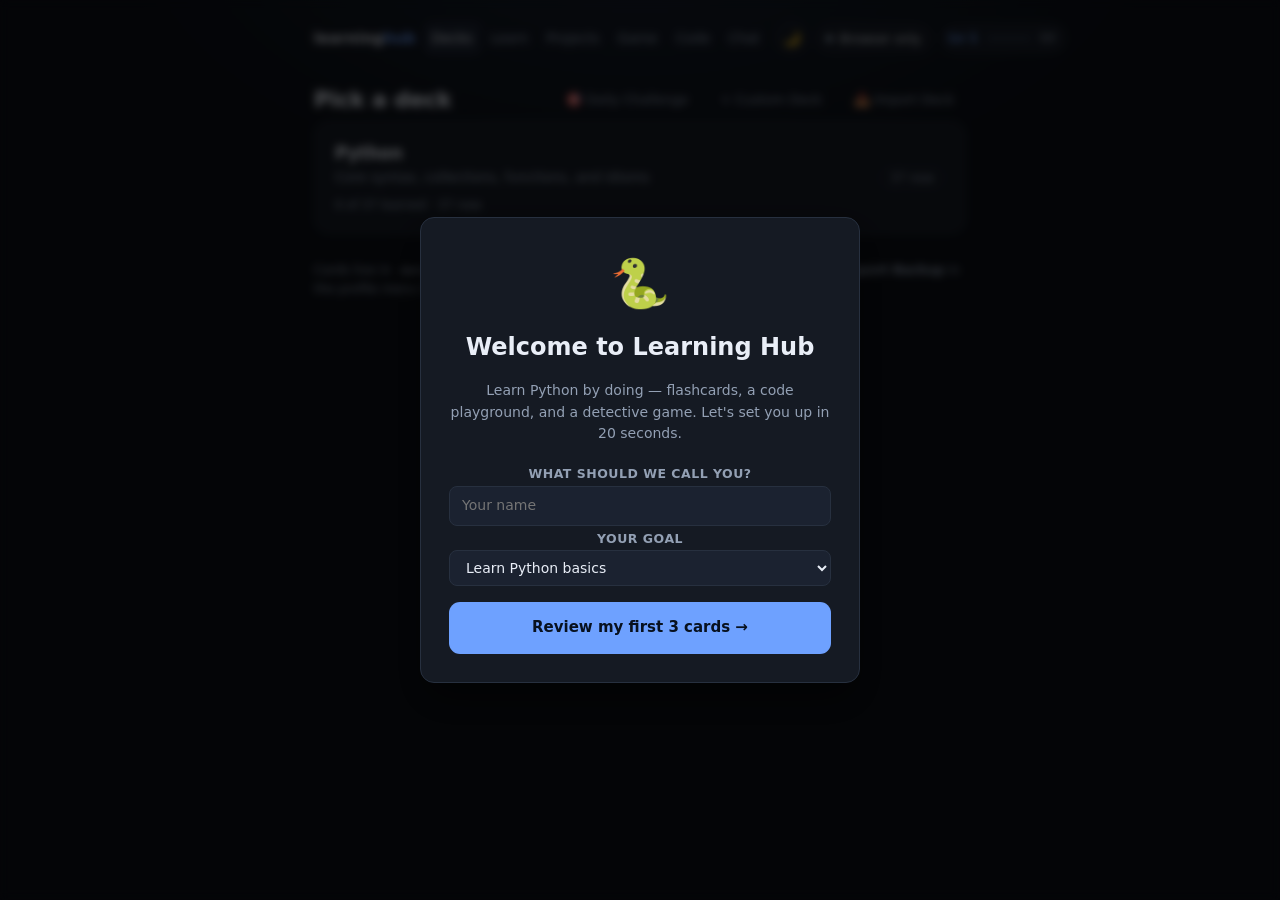
==== commit 50b3780c: "Engagement features: juice, daily quests, onboarding, recall cards, boss battles, XP shop, case seas" ====
--- a/learning-hub/index.html
+++ b/learning-hub/index.html
@@ -4,8 +4,11 @@
 <meta charset="UTF-8">
 <meta name="viewport" content="width=device-width, initial-scale=1.0">
 <meta name="color-scheme" content="dark">
+<meta name="theme-color" content="#0b0f17">
+<link rel="manifest" href="manifest.json">
+<link rel="icon" href="icon.svg" type="image/svg+xml">
+<link rel="apple-touch-icon" href="icon.svg">
 <title>Learning Hub · study &amp; code</title>
-<link rel="icon" href="data:,">
 <link rel="stylesheet" href="styles.css">
 </head>
 <body>
@@ -111,6 +114,10 @@
 
       <div class="level-panel-actions">
         <button class="ghost sm" id="btn-share-milestone" type="button">🚀 Share Milestone Card</button>
+        <button class="ghost sm" id="btn-shop" type="button">🛍️ XP Shop</button>
+        <button class="ghost sm" id="btn-sound" type="button" aria-pressed="true">🔊 Sound</button>
+        <button class="ghost sm" id="btn-reminder" type="button">⏰ Reminder</button>
+        <button class="ghost sm hidden" id="btn-install" type="button">📲 Install app</button>
       </div>
 
       <div class="badge-list" id="badge-list"></div>
@@ -148,6 +155,7 @@
     </div>
     <div class="actions">
       <button class="primary" id="btn-reveal">Show answer <kbd>Space</kbd></button>
+      <button class="primary hidden" id="btn-check-answer" type="button">Check <kbd>Enter</kbd></button>
       <div class="grade hidden" id="grade-actions">
         <button id="btn-again">Again <kbd>1</kbd></button>
         <button id="btn-good">Got it <kbd>2</kbd></button>
@@ -217,6 +225,7 @@
       <div class="case-table-wrap" id="case-table"></div>
     </div>
     <div class="case-clue-tabs" id="case-clue-tabs" role="tablist"></div>
+    <div class="case-evidence" id="case-evidence"></div>
     <div class="case-clue" id="case-clue"></div>
     <div class="case-final hidden" id="case-final">
       <label class="case-final-label" for="case-suspect">Ready to close the case? Name the thief.</label>
@@ -379,6 +388,43 @@
   </div>
 </div>
 
+<div class="modal-backdrop hidden" id="onboard-modal">
+  <div class="modal-card onboard-card">
+    <div class="onboard-body" id="onboard-body"></div>
+  </div>
+</div>
+
+<div class="modal-backdrop hidden" id="shop-modal">
+  <div class="modal-card shop-card">
+    <div class="modal-head">
+      <span class="modal-title">🛍️ XP Shop</span>
+      <button class="modal-close" id="shop-close" type="button">&times;</button>
+    </div>
+    <div class="shop-gems">💎 <span id="shop-gems">0</span> gems · earn gems from level-ups, cases, challenges &amp; quests</div>
+    <div class="shop-grid" id="shop-grid"></div>
+  </div>
+</div>
+
+<div class="modal-backdrop hidden" id="reminder-modal">
+  <div class="modal-card">
+    <div class="modal-head">
+      <span class="modal-title">⏰ Daily study reminder</span>
+      <button class="modal-close" id="reminder-close" type="button">&times;</button>
+    </div>
+    <div class="modal-body">
+      <p class="hint">While the app is open (or installed), it can nudge you at your chosen time if you haven't studied yet today.</p>
+      <label class="modal-label" for="reminder-time">Remind me at</label>
+      <input id="reminder-time" class="modal-input" type="time" value="19:00">
+      <label class="reminder-enable"><input type="checkbox" id="reminder-enabled"> Enable daily reminder</label>
+      <p class="hint" id="reminder-status"></p>
+    </div>
+    <div class="modal-actions">
+      <button class="ghost" id="reminder-cancel" type="button">Cancel</button>
+      <button class="primary" id="reminder-save" type="button">Save</button>
+    </div>
+  </div>
+</div>
+
 <div class="xp-toast hidden" id="xp-toast" role="status" aria-live="polite"></div>
 
 <script src="data/python.js"></script>
@@ -393,6 +439,10 @@
 <script src="data/labs.js"></script>
 <script src="data/projects.js"></script>
 <script src="data/challenges.js"></script>
+<script src="data/quests.js"></script>
+<script src="data/shop.js"></script>
+<script src="data/cases-extra.js"></script>
+<script src="juice.js"></script>
 <script src="app.js"></script>
 </body>
 </html>
--- a/learning-hub/styles.css
+++ b/learning-hub/styles.css
@@ -3517,3 +3517,167 @@
   white-space: pre-wrap;
 }
 
+
+/* ===== Unlockable themes ===== */
+html[data-theme="midnight"] {
+  --bg: #0d0a1a;
+  --surface: #171230;
+  --surface-2: #1f1840;
+  --border: #322a55;
+  --text: #ece8fb;
+  --muted: #9d94c4;
+  --accent: #a78bfa;
+  --accent-ink: #140b26;
+  --good: #34d399;
+  --code-bg: rgba(0, 0, 0, 0.4);
+}
+html[data-theme="forest"] {
+  --bg: #0a1410;
+  --surface: #12211a;
+  --surface-2: #182b21;
+  --border: #274033;
+  --text: #e6f2ea;
+  --muted: #8fb0a0;
+  --accent: #4ade80;
+  --accent-ink: #06130c;
+  --good: #a3e635;
+  --code-bg: rgba(0, 0, 0, 0.35);
+}
+
+/* ===== Card flip ===== */
+@keyframes cardflip {
+  0% { transform: rotateY(0deg); }
+  50% { transform: rotateY(90deg); }
+  100% { transform: rotateY(0deg); }
+}
+.card.flipping { animation: cardflip 0.42s ease; }
+
+/* ===== Recall / predict / parsons ===== */
+.recall-input {
+  display: block;
+  width: 100%;
+  margin-top: 14px;
+  padding: 12px 14px;
+  background: var(--code-bg);
+  border: 1px solid var(--border);
+  border-radius: 10px;
+  color: var(--text);
+  font-family: "Cascadia Code", Consolas, ui-monospace, monospace;
+  font-size: 15px;
+}
+.recall-input:focus { outline: none; border-color: var(--accent); }
+.recall-verdict { font-weight: 700; margin-right: 6px; }
+.recall-verdict.ok { color: var(--good); }
+.recall-verdict.bad { color: #ef767a; }
+.parsons-answer {
+  display: flex; flex-direction: column; gap: 6px;
+  min-height: 48px; padding: 10px; margin-bottom: 10px;
+  border: 1px dashed var(--border); border-radius: 10px;
+}
+.parsons-empty { color: var(--muted); font-size: 13px; }
+.parsons-pool { display: flex; flex-wrap: wrap; gap: 6px; }
+.parsons-chip {
+  background: var(--surface-2); border: 1px solid var(--border);
+  border-radius: 8px; padding: 6px 10px; cursor: pointer; color: var(--text);
+  text-align: left;
+}
+.parsons-chip code { font-family: "Cascadia Code", Consolas, ui-monospace, monospace; font-size: 13px; white-space: pre; }
+.parsons-chip:hover { border-color: var(--accent); }
+.parsons-chip.placed { border-color: var(--accent); background: var(--code-bg); }
+.parsons-msg { margin-top: 8px; font-size: 13px; }
+
+/* ===== Daily quests ===== */
+.quest-card { margin-bottom: 14px; }
+.quest-list { display: grid; gap: 10px; margin-top: 12px; }
+.quest-row { display: flex; gap: 10px; align-items: flex-start; }
+.quest-row.done .quest-name { color: var(--muted); }
+.quest-icon { font-size: 20px; line-height: 1.2; }
+.quest-body { flex: 1; min-width: 0; }
+.quest-name { font-weight: 600; font-size: 14px; }
+.quest-reward { color: var(--muted); font-weight: 400; font-size: 12px; margin-left: 6px; }
+.quest-desc { color: var(--muted); font-size: 12.5px; margin: 2px 0 5px; }
+.quest-bar { height: 6px; background: var(--surface-2); border-radius: 4px; overflow: hidden; }
+.quest-bar span { display: block; height: 100%; background: var(--accent); border-radius: 4px; transition: width 0.4s ease; }
+.quest-row.done .quest-bar span { background: var(--good); }
+.quest-check { color: var(--good); font-weight: 700; width: 18px; }
+.quest-chest {
+  margin-top: 14px; width: 100%; padding: 12px; border-radius: 12px;
+  border: 1px solid var(--border); background: var(--surface-2);
+  color: var(--muted); font-weight: 600; cursor: not-allowed;
+}
+.quest-chest.ready {
+  cursor: pointer; color: var(--accent-ink); background: var(--accent);
+  border-color: var(--accent); animation: chestpulse 1.4s ease infinite;
+}
+.quest-chest.claimed { color: var(--good); cursor: default; }
+@keyframes chestpulse { 0%, 100% { transform: scale(1); } 50% { transform: scale(1.02); } }
+
+/* ===== XP shop ===== */
+.shop-card { max-width: 680px; }
+.shop-gems { padding: 0 20px 12px; color: var(--muted); font-size: 13px; }
+.shop-grid { padding: 0 20px 20px; display: grid; gap: 18px; max-height: 60vh; overflow: auto; }
+.shop-group-title { font-weight: 700; font-size: 13px; color: var(--muted); margin-bottom: 8px; text-transform: uppercase; letter-spacing: 0.04em; }
+.shop-row { display: grid; grid-template-columns: repeat(auto-fill, minmax(150px, 1fr)); gap: 10px; }
+.shop-item {
+  background: var(--surface-2); border: 1px solid var(--border); border-radius: 12px;
+  padding: 12px; display: flex; flex-direction: column; gap: 5px; align-items: flex-start;
+}
+.shop-item.equipped { border-color: var(--accent); }
+.shop-icon { font-size: 22px; }
+.shop-name { font-weight: 600; font-size: 14px; }
+.shop-desc { color: var(--muted); font-size: 12px; flex: 1; }
+
+/* ===== Avatar frames ===== */
+.profile-avatar.frame-azure { box-shadow: 0 0 0 3px rgba(110, 161, 255, 0.7); }
+.profile-avatar.frame-gold { box-shadow: 0 0 0 3px rgba(255, 209, 102, 0.8); }
+.profile-avatar.frame-ember { box-shadow: 0 0 0 3px rgba(239, 118, 122, 0.8); }
+.profile-avatar.frame-prism { box-shadow: 0 0 0 3px rgba(199, 146, 234, 0.8); animation: prism 3s linear infinite; }
+@keyframes prism {
+  0% { box-shadow: 0 0 0 3px rgba(239, 118, 122, 0.8); }
+  33% { box-shadow: 0 0 0 3px rgba(126, 224, 163, 0.8); }
+  66% { box-shadow: 0 0 0 3px rgba(110, 161, 255, 0.8); }
+  100% { box-shadow: 0 0 0 3px rgba(239, 118, 122, 0.8); }
+}
+
+/* ===== Onboarding ===== */
+.onboard-card { max-width: 440px; text-align: center; padding: 28px; }
+.onboard-hero { font-size: 48px; }
+.onboard-title { margin: 8px 0 6px; }
+.onboard-sub { color: var(--muted); font-size: 14px; margin-bottom: 16px; }
+.onboard-card .modal-label { text-align: left; }
+.onboard-card .modal-input { text-align: left; }
+.onboard-go { width: 100%; margin-top: 16px; }
+
+/* ===== Reminder ===== */
+.reminder-enable { display: flex; align-items: center; gap: 8px; margin-top: 12px; font-size: 14px; }
+
+/* ===== Boss battle ===== */
+.boss-bar {
+  display: flex; align-items: center; gap: 12px;
+  background: var(--surface-2); border: 1px solid var(--border);
+  border-radius: 12px; padding: 12px 14px; margin: 14px 0;
+}
+.boss-icon { font-size: 26px; }
+.boss-body { flex: 1; min-width: 0; }
+.boss-name { font-weight: 700; font-size: 13.5px; margin-bottom: 6px; }
+.boss-hp { height: 10px; background: var(--code-bg); border-radius: 6px; overflow: hidden; }
+.boss-hp span { display: block; height: 100%; background: linear-gradient(90deg, #ef767a, #ffd166); border-radius: 6px; transition: width 0.5s ease; }
+.boss-hp-text { font-size: 12px; color: var(--muted); font-weight: 600; white-space: nowrap; }
+.boss-bar.defeated { border-color: var(--good); }
+.boss-bar.defeated .boss-hp span { background: var(--good); }
+.boss-bar.hit { animation: bosshit 0.35s ease; }
+@keyframes bosshit { 0%, 100% { transform: translateX(0); } 25% { transform: translateX(-5px); } 75% { transform: translateX(5px); } }
+
+/* ===== Evidence board ===== */
+.case-evidence { display: flex; flex-wrap: wrap; gap: 8px; align-items: center; margin: 10px 0; }
+.case-evidence:empty { display: none; }
+.evidence-head { font-size: 12px; color: var(--muted); font-weight: 700; text-transform: uppercase; letter-spacing: 0.04em; }
+.evidence-pin {
+  background: var(--surface-2); border: 1px solid var(--good); color: var(--good);
+  border-radius: 20px; padding: 4px 12px; font-size: 12.5px; font-weight: 600;
+}
+
+/* ===== Reduced motion ===== */
+@media (prefers-reduced-motion: reduce) {
+  .card.flipping, .boss-bar.hit, .quest-chest.ready, .profile-avatar.frame-prism { animation: none; }
+}
